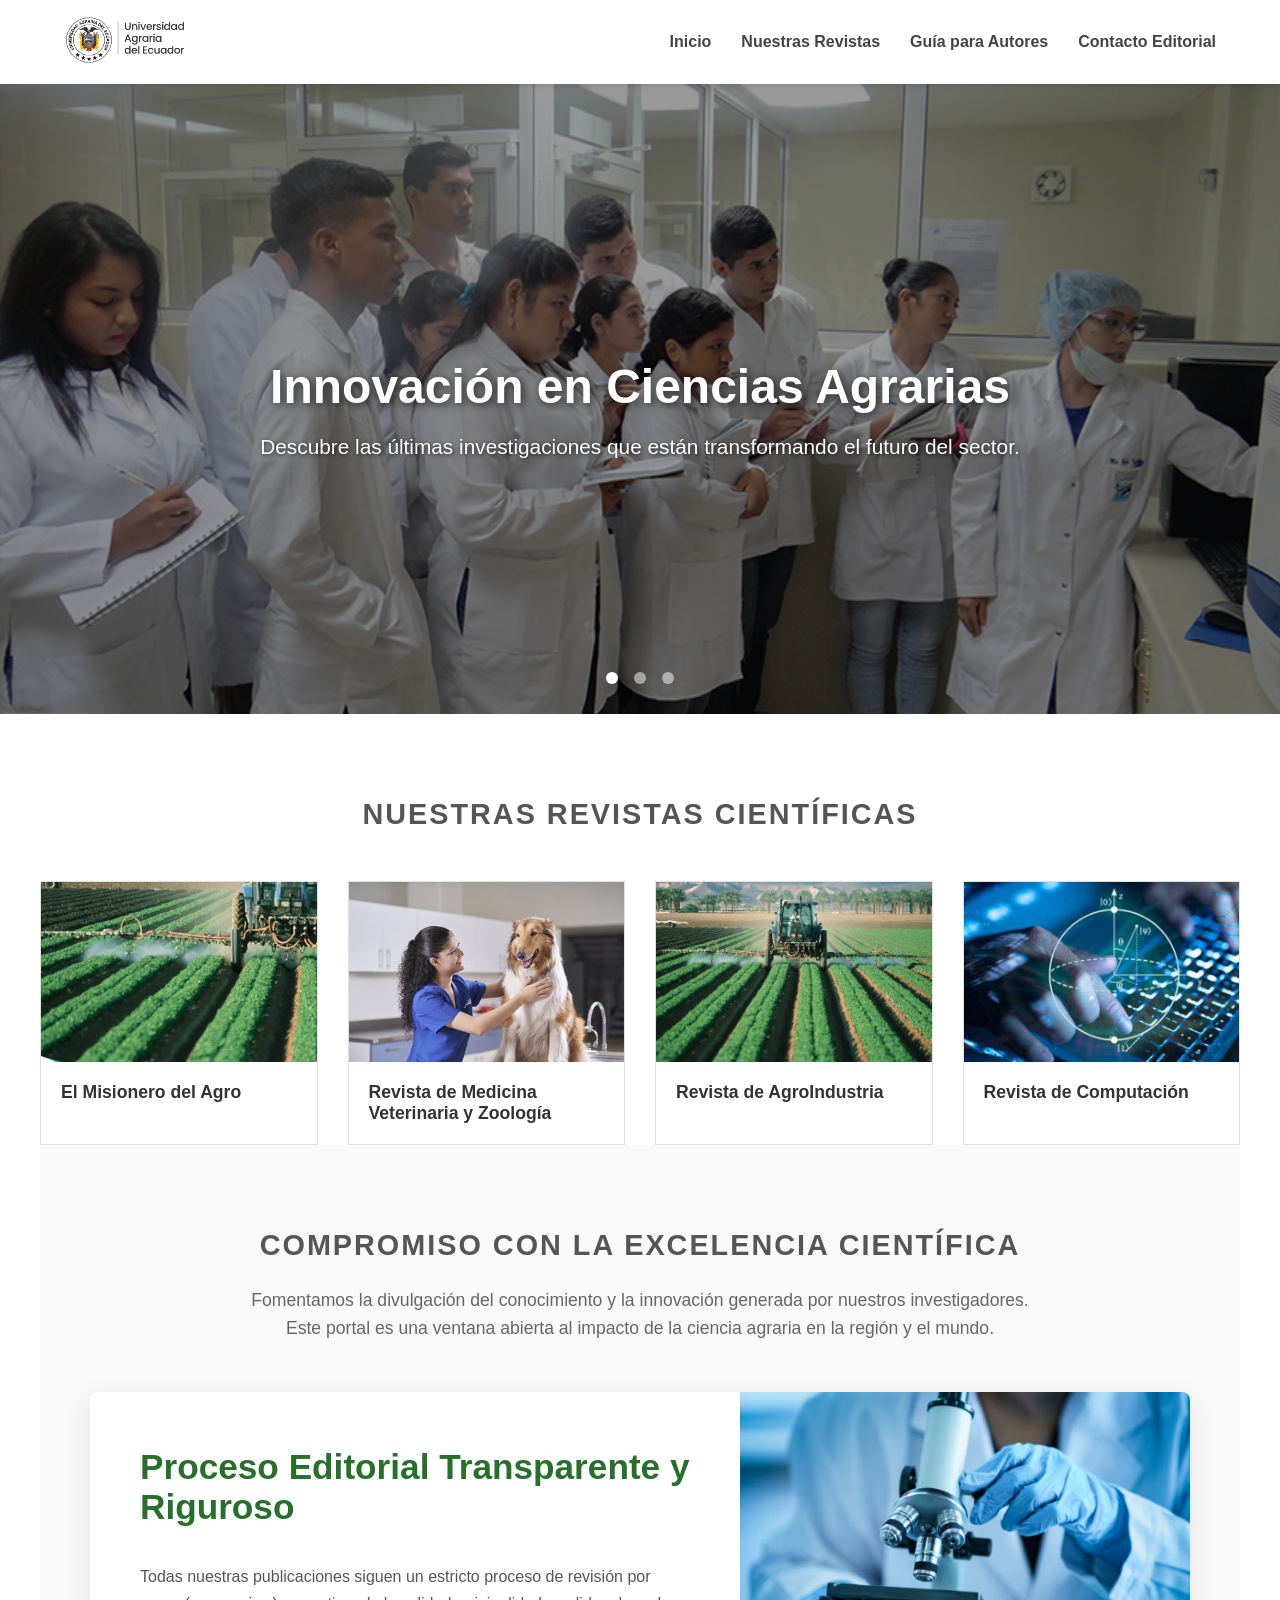
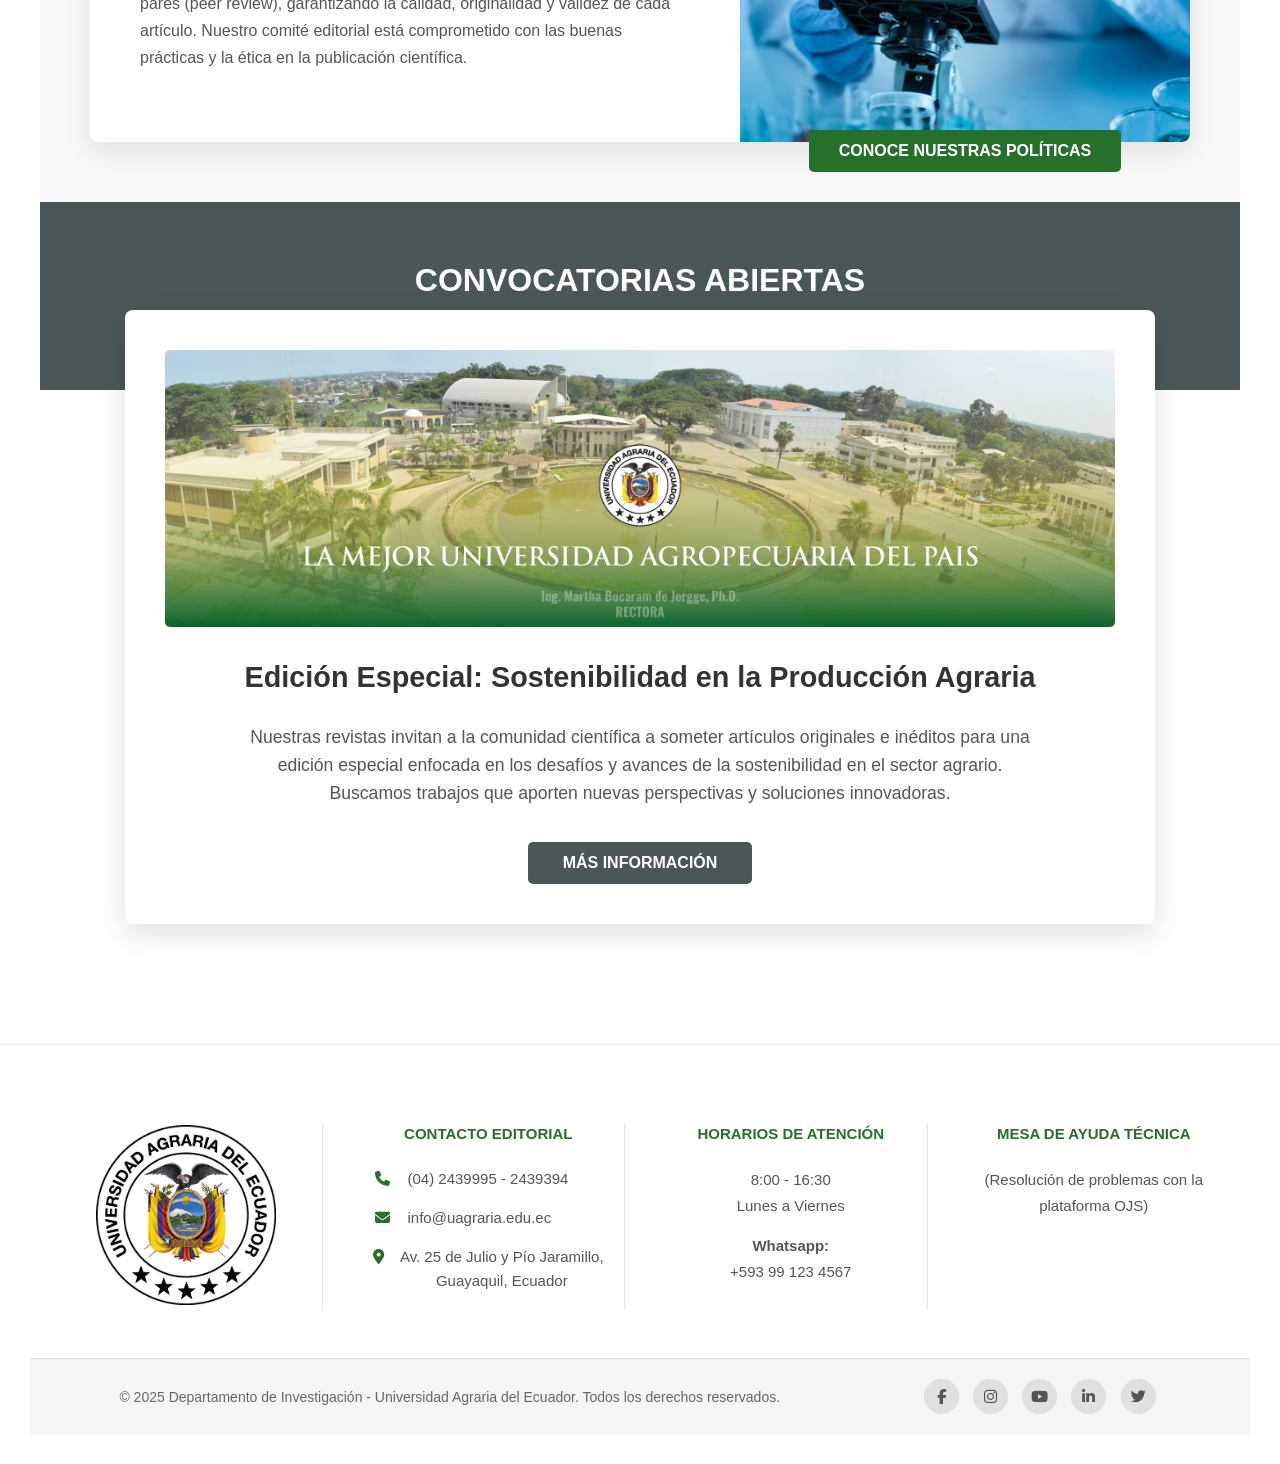
==== index.html @ bf79876d "Update index.html" ====
<!DOCTYPE html>
<html lang="es">
<head>
    <meta charset="UTF-8">
    <meta name="viewport" content="width=device-width, initial-scale=1.0">
    <title>Portal de Revistas Científicas - Universidad Agraria del Ecuador</title>
    <link rel="stylesheet" href="style.css">
    <link rel="stylesheet" href="https://cdnjs.cloudflare.com/ajax/libs/font-awesome/6.5.1/css/all.min.css">
</head>
<body>

    <!-- 1. Encabezado (Contenido ajustado) -->
    <header>
        <div class="logo-container">
            <img src="img/loguito.png" alt="Logo Universidad Agraria del Ecuador">
        </div>
        <nav>
            <ul>
                <!-- CAMBIO: Menú enfocado en publicaciones -->
                <li><a href="#">Inicio</a></li>
                <li><a href="#revistas">Nuestras Revistas</a></li>
                <li><a href="#">Guía para Autores</a></li>
                <li><a href="#">Contacto Editorial</a></li>
            </ul>
        </nav>
    </header>

    <!-- 2. Sección de Carrusel Principal (Hero) -->
    <section id="hero">
        <!-- Contenedor de todas las diapositivas -->
        <div class="slides-container">
            
            <!-- Diapositiva 1 -->
            <div class="slide active" style="background-image: url('img/Alumnos-de-la-Universidad-Agraria-en-el-área-de-Biología-molecular.png');">
                <div class="hero-text">
                    <h2>Innovación en Ciencias Agrarias</h2>
                    <p>Descubre las últimas investigaciones que están transformando el futuro del sector.</p>
                </div>
            </div>

            <!-- Diapositiva 2 -->
            <div class="slide" style="background-image: url('img/universidad_agraria281113_EC47397_MG1406000.png');">
                <div class="hero-text">
                    <h2>Publica con Nosotros</h2>
                    <p>Nuestras revistas son una plataforma de prestigio para la divulgación de tu trabajo.</p>
                </div>
            </div>

            <!-- Diapositiva 3 -->
            <div class="slide" style="background-image: url('img/admision-uae-01.png');">
                <div class="hero-text">
                    <h2>Revisión por Pares de Excelencia</h2>
                    <p>Comprometidos con la calidad y el rigor científico en cada publicación.</p>
                </div>
            </div>

        </div>

        <!-- Contenedor para los puntos de navegación -->
        <div class="dots-container">
            <span class="dot active" onclick="currentSlide(0)"></span>
            <span class="dot" onclick="currentSlide(1)"></span>
            <span class="dot" onclick="currentSlide(2)"></span>
        </div>
    </section>

    <!-- 3. Sección de Revistas -->
    <main>
        <section id="revistas">
            <h2>Nuestras Revistas Científicas</h2>
            <div class="contenedor-revistas">
                <!-- Tarjetas de revistas (sin cambios aquí) -->
                <a href="https://elmisionerodelagro.com.ec/index.php/ema" class="revista-card">
                    <img src="img/misionero.png" alt="Portada de la Revista 1">
                    <div class="card-content">
                        <h3>El Misionero del Agro</h3>
                    </div>
                </a>
                <a href="https://elmisionerodelagro.com.ec/index.php/vet/index" class="revista-card">
                    <img src="img/med.png" alt="Portada de la Revista 2">
                    <div class="card-content">
                        <h3>Revista de Medicina Veterinaria y Zoología</h3>
                    </div>
                </a>
                <a href="URL_DEL_OJS_DE_LA_REVISTA_3" class="revista-card">
                    <img src="img/agroind.png" alt="Portada de la Revista 3">
                    <div class="card-content">
                        <h3>Revista de AgroIndustria</h3>
                    </div>
                </a>
                <a href="URL_DEL_OJS_DE_LA_REVISTA_4" class="revista-card">
                    <img src="img/comput.png" alt="Portada de la Revista 4">
                    <div class="card-content">
                        <h3>Revista de Computación</h3>
                    </div>
                </a>
            </div>
        </section>

        <!-- 4. Sección Informativa (Contenido ajustado) -->
        <section id="info-adicional">
            <div class="info-introduccion">
                <!-- CAMBIO: Título y texto enfocados en investigación -->
                <h2>COMPROMISO CON LA EXCELENCIA CIENTÍFICA</h2>
                <p>Fomentamos la divulgación del conocimiento y la innovación generada por nuestros investigadores. Este portal es una ventana abierta al impacto de la ciencia agraria en la región y el mundo.</p>
            </div>

            <div class="info-card">
                <div class="info-texto">
                    <!-- CAMBIO: Contenido sobre el proceso editorial -->
                    <h3>Proceso Editorial Transparente y Riguroso</h3>
                    <p>Todas nuestras publicaciones siguen un estricto proceso de revisión por pares (peer review), garantizando la calidad, originalidad y validez de cada artículo. Nuestro comité editorial está comprometido con las buenas prácticas y la ética en la publicación científica.</p>
                </div>
                <div class="info-imagen-contenedor">
                    <!-- Es ideal una imagen de investigadores, un microscopio, o algo simbólico de la ciencia -->
                    <img src="img/istockphoto-1213724568-612x612.png" alt="Investigación en la universidad">
                    <!-- CAMBIO: Botón con un llamado a la acción relevante -->
                    <a href="#" class="info-boton">CONOCE NUESTRAS POLÍTICAS</a>
                </div>
            </div>
        </section>
        <section id="convocatorias">
            <div class="banner-convocatoria">
                <h2>Convocatorias Abiertas</h2>
                <p>Envía tu manuscrito a nuestras revistas para las próximas ediciones.</p>
            </div>

            <div class="card-convocatoria">
                <img src="img/193013238_4694724917246897_3961260218955516903_n.png" alt="Banner oferta académica">
                <h3>Edición Especial: Sostenibilidad en la Producción Agraria</h3>
                <p>Nuestras revistas invitan a la comunidad científica a someter artículos originales e inéditos para una edición especial enfocada en los desafíos y avances de la sostenibilidad en el sector agrario. Buscamos trabajos que aporten nuevas perspectivas y soluciones innovadoras.</p>
                <a href="#" class="boton-ver-mas">MÁS INFORMACIÓN</a>
            </div>
        </section>
    </main>

    <!-- 6. Pie de Página Detallado -->
<footer class="site-footer">
    <div class="footer-main">
        <div class="footer-column">
            <img src="img/Logo sin fondo.png" alt="Logo Universidad Agraria del Ecuador" class="footer-logo">
        </div>

        <div class="footer-column">
            <h4>CONTACTO EDITORIAL</h4>
            <ul>
                <li><i class="fa-solid fa-phone"></i> (04) 2439995 - 2439394</li>
                <li><i class="fa-solid fa-envelope"></i> info@uagraria.edu.ec</li>
                <li><i class="fa-solid fa-location-dot"></i>Av. 25 de Julio y Pío Jaramillo, Guayaquil, Ecuador</li>
            </ul>
        </div>

        <div class="footer-column">
            <h4>HORARIOS DE ATENCIÓN</h4>
            <p>8:00 - 16:30<br>Lunes a Viernes</p>
            <p><strong>Whatsapp:</strong><br>+593 99 123 4567</p>
        </div>

        <div class="footer-column">
            <h4>MESA DE AYUDA TÉCNICA</h4>
            <p>(Resolución de problemas con la plataforma OJS)</p>
        </div>
    </div>

    <div class="footer-bottom">
        <p class="copyright">&copy; 2025 Departamento de Investigación - Universidad Agraria del Ecuador. Todos los derechos reservados.</p>
        <div class="social-icons">
            <a href="https://www.facebook.com/uae.agraria" aria-label="Facebook"><i class="fab fa-facebook-f"></i></a>
            <a href="https://www.instagram.com/uae.agraria/?hl=es" aria-label="Instagram"><i class="fab fa-instagram"></i></a>
            <a href="#" aria-label="YouTube"><i class="fab fa-youtube"></i></a>
            <a href="#" aria-label="LinkedIn"><i class="fab fa-linkedin-in"></i></a>
            <a href="#" aria-label="X (Twitter)"><i class="fab fa-twitter"></i></a>
        </div>
    </div>
</footer>
<script src="script.js"></script>
</body>

</html>
---- style.css ----
/* --- Estilos Generales --- */
body {
    font-family: 'Segoe UI', Arial, sans-serif;
    margin: 0;
    background-color: #ffffff;
    color: #333;
}

/* --- Estilos del Encabezado --- */
header {
    display: flex;
    justify-content: space-between;
    align-items: center;
    padding: 15px 5%; /* Usa porcentaje para que sea más adaptable */
    background-color: white;
    box-shadow: 0 2px 5px rgba(0,0,0,0.1); /* Sombra sutil debajo del header */
    position: sticky; /* Fija el header al hacer scroll */
    top: 0;
    z-index: 1000;
}

.logo-container img {
    max-height: 50px;
}

nav ul {
    list-style: none;
    margin: 0;
    padding: 0;
    display: flex;
}

nav ul li {
    margin-left: 30px;
}

nav a {
    text-decoration: none;
    color: #444;
    font-weight: 600; /* Un poco más grueso */
    font-size: 16px;
    transition: color 0.3s;
}

nav a:hover {
    color: #005a2b; /* Color institucional al pasar el mouse */
}


/* --- Contenido Principal --- */
main {
    max-width: 1200px;
    margin: 40px auto; /* Centra el contenido y le da espacio arriba/abajo */
    padding: 20px;
}

#revistas h2 {
    text-align: center;
    font-size: 1.8em;
    text-transform: uppercase; /* Pone el texto en mayúsculas */
    color: #555;
    margin-bottom: 50px;
    letter-spacing: 2px; /* Espacio entre letras */
}

/* --- Contenedor y Tarjetas de Revistas --- */
.contenedor-revistas {
    display: grid;
    /* Crea 4 columnas en pantallas grandes, 2 en tablets y 1 en móviles */
    grid-template-columns: repeat(auto-fit, minmax(250px, 1fr));
    gap: 30px; /* Espacio entre las tarjetas */
}

.revista-card {
    background-color: white;
    border: 1px solid #e0e0e0;
    text-decoration: none; /* Quita el subrayado del enlace */
    color: inherit; /* Hereda el color del texto normal */
    overflow: hidden; /* Asegura que la imagen no se salga de los bordes */
    transition: box-shadow 0.3s, transform 0.3s;
}

.revista-card:hover {
    transform: translateY(-5px);
    box-shadow: 0 8px 16px rgba(0,0,0,0.1);
}

.revista-card img {
    width: 100%;
    height: 180px;
    object-fit: cover;
    display: block;
}

.revista-card .card-content {
    padding: 20px;
}

.revista-card h3 {
    margin: 0;
    font-size: 1.1em;
    font-weight: 600;
}

/* --- Estilos del Pie de Página --- */
footer {
    text-align: center;
    margin-top: 40px;
    border-top: 1px solid #eee;
    padding: 30px;
    color: #777;
    background-color: #f9f9f9;
}

/* --- 4. Estilos de la Sección Informativa Adicional --- */
#info-adicional {
    padding: 60px 20px; /* Espacio arriba y abajo */
    background-color: #f9f9f9; /* Un fondo muy sutil para diferenciarla */
}

.info-introduccion {
    text-align: center;
    max-width: 800px;
    margin: 0 auto 50px auto; /* Centra el bloque y añade espacio debajo */
}

.info-introduccion h2 {
    font-size: 1.8em;
    color: #555;
    text-transform: uppercase;
    letter-spacing: 2px;
}

.info-introduccion p {
    font-size: 1.1em;
    color: #666;
    line-height: 1.6;
}

.info-card {
    display: flex; /* ¡La clave para poner los elementos lado a lado! */
    max-width: 1100px;
    margin: 0 auto;
    background-color: white;
    box-shadow: 0 10px 30px rgba(0, 0, 0, 0.1);
    border-radius: 8px; 
}

.info-texto {
    flex-basis: 55%; /* El texto ocupa el 55% del ancho */
    padding: 50px;
    display: flex;
    flex-direction: column;
    justify-content: center; /* Centra el contenido verticalmente */
}

.info-texto h3 {
    font-size: 2.2em;
    color: #27702b; /* Un color vino/púrpura similar al del ejemplo */
    margin-top: 0;
    margin-bottom: 20px;
}

.info-texto p {
    font-size: 1em;
    line-height: 1.7;
    color: #555;
}

.info-imagen-contenedor {
    flex-basis: 45%; /* La imagen ocupa el 45% */
    text-align: center; /* Centra el botón */
}

.info-imagen-contenedor img {
    width: 100%;
    height: 100%;
    object-fit: cover; /* Asegura que la imagen cubra todo el espacio sin deformarse */
    display: block;
    border-top-right-radius: 8px;
    border-bottom-right-radius: 8px;
}

.info-boton {
    display: inline-block;
    background-color: #27702b; /* Mismo color que el título */
    color: white;
    padding: 12px 30px;
    text-decoration: none;
    font-weight: bold;
    border-radius: 5px;
    margin: -25px auto 20px; /* Margen negativo para que se superponga a la imagen */
    position: relative;
    z-index: 2;
    transition: background-color 0.3s;
}

.info-boton:hover {
    background-color: #13cc66; /* Un tono más oscuro al pasar el mouse */
}

/* --- 5. Estilos de la Sección de Convocatorias --- */
#convocatorias {
    padding-bottom: 60px;
}

.banner-convocatoria {
    background-color: #4a5759; /* Un color oscuro, sobrio. Puedes cambiarlo. */
    /* Opcional: si quieres usar una imagen de fondo sutil como en el ejemplo */
    /* background-image: linear-gradient(rgba(0,0,0,0.6), rgba(0,0,0,0.6)), url('URL_IMAGEN_FONDO_SUTIL'); */
    /* background-size: cover; */
    color: white;
    text-align: center;
    padding: 60px 20px;
}

.banner-convocatoria h2 {
    margin: 0;
    font-size: 2em;
    text-transform: uppercase;
}

.banner-convocatoria p {
    margin: 10px 0 0 0;
    font-size: 1.1em;
    opacity: 0.9;
}

.card-convocatoria {
    max-width: 950px;
    margin: -80px auto 0 auto; /* El margen superior negativo crea el efecto de superposición */
    position: relative; /* Importante para que se coloque sobre el flujo normal */
    background-color: white;
    border-radius: 8px;
    box-shadow: 0 10px 30px rgba(0, 0, 0, 0.12);
    padding: 40px;
    text-align: center;
}

.card-convocatoria img {
    max-width: 100%;
    border-radius: 5px;
    margin-bottom: 30px;
}

.card-convocatoria h3 {
    font-size: 1.8em;
    color: #333;
    margin-top: 0;
}

.card-convocatoria p {
    font-size: 1.1em;
    line-height: 1.6;
    color: #555;
    max-width: 800px;
    margin: 20px auto; /* Centra el párrafo si es más angosto que la tarjeta */
}

.boton-ver-mas {
    display: inline-block;
    background-color: #4a5759; /* Mismo color que el banner para consistencia */
    color: white;
    padding: 12px 35px;
    text-decoration: none;
    font-weight: bold;
    border-radius: 5px;
    margin-top: 15px;
    transition: background-color 0.3s;
}

.boton-ver-mas:hover {
    background-color: #333d3f; /* Tono más oscuro al pasar el mouse */
}

/* --- 6. Estilos del Pie de Página Detallado --- */
.site-footer {
    background-color: #ffffff; /* Fondo blanco para la parte principal */
    color: #555;
    font-size: 15px;
}

.footer-main {
    display: grid;
    grid-template-columns: repeat(4, 1fr); /* 4 columnas iguales */
    gap: 30px;
    max-width: 1200px;
    margin: 0 auto;
    padding: 50px 20px;
}

.footer-column {
    padding: 0 20px;
    border-right: 1px dotted #ccc; /* Línea punteada entre columnas */
}

.footer-column:last-child {
    border-right: none; /* La última columna no lleva línea */
}

.footer-logo {
    max-width: 180px;
}

.footer-column h4 {
    font-size: 1em;
    color: #27702b; /* Color vino/púrpura del ejemplo */
    text-transform: uppercase;
    margin-top: 0;
    margin-bottom: 25px;
}

.footer-column ul {
    list-style: none;
    padding: 0;
    margin: 0;
}

.footer-column ul li {
    display: flex;
    align-items: flex-start;
    margin-bottom: 15px;
    line-height: 1.6;
}

.footer-column i {
    color: #27702b; /* Color vino para los iconos */
    margin-right: 15px;
    margin-top: 4px;
    width: 20px; /* Ancho fijo para que el texto se alinee */
    text-align: center;
}

.footer-column p {
    line-height: 1.7;
}

/* --- Sub-Footer (Copyright y Redes Sociales) --- */
.footer-bottom {
    background-color: #f5f5f5; /* Fondo gris claro */
    padding: 20px;
    display: flex;
    justify-content: space-around;
    align-items: center;
    border-top: 1px solid #e0e0e0;
}

.copyright {
    color: #666;
    font-size: 14px;
    margin: 0;
}

.social-icons a {
    display: inline-flex;
    justify-content: center;
    align-items: center;
    width: 35px;
    height: 35px;
    background-color: #e0e0e0;
    border-radius: 50%; /* Círculos en lugar de cuadrados */
    color: #555;
    text-decoration: none;
    margin: 0 5px;
    transition: background-color 0.3s, color 0.3s;
}

.social-icons a:hover {
    background-color: #006837; /* Verde institucional al pasar el mouse */
    color: white;
}

/* --- Estilos del Carrusel (Hero) --- */
#hero {
    position: relative; /* Esencial para posicionar los elementos internos */
    height: 70vh; /* Altura del 70% de la ventana */
    width: 100%;
    overflow: hidden; /* Oculta cualquier cosa que se salga */
}

.slides-container {
    width: 100%;
    height: 100%;
}

.slide {
    position: absolute; /* Pone todas las diapositivas en el mismo lugar */
    top: 0;
    left: 0;
    width: 100%;
    height: 100%;
    background-size: cover;
    background-position: center;
    opacity: 0; /* Por defecto, todas las diapositivas son invisibles */
    transition: opacity 1.5s ease-in-out; /* La magia del efecto de desvanecimiento */
}

.slide.active {
    opacity: 1; /* La diapositiva activa se hace visible */
}

/* Oscurecemos un poco la imagen para que el texto sea más legible */
.slide::before {
    content: '';
    position: absolute;
    top: 0;
    left: 0;
    width: 100%;
    height: 100%;
    background-color: rgba(0, 0, 0, 0.4);
}

.hero-text {
    position: relative; /* Para que se ponga encima de la capa oscura */
    color: white;
    text-align: center;
    top: 50%;
    left: 50%;
    transform: translate(-50%, -50%);
    max-width: 800px;
    padding: 20px;
}

.hero-text h2 {
    font-size: 3em;
    margin-bottom: 15px;
    text-shadow: 2px 2px 8px rgba(0,0,0,0.7);
}

.hero-text p {
    font-size: 1.3em;
    text-shadow: 1px 1px 4px rgba(0,0,0,0.7);
}

.dots-container {
    position: absolute;
    bottom: 30px;
    left: 50%;
    transform: translateX(-50%);
    display: flex;
}

.dot {
    height: 12px;
    width: 12px;
    margin: 0 8px;
    background-color: rgba(255, 255, 255, 0.5);
    border-radius: 50%;
    cursor: pointer;
    transition: background-color 0.3s ease;
}

.dot.active, .dot:hover {
    background-color: white;
}
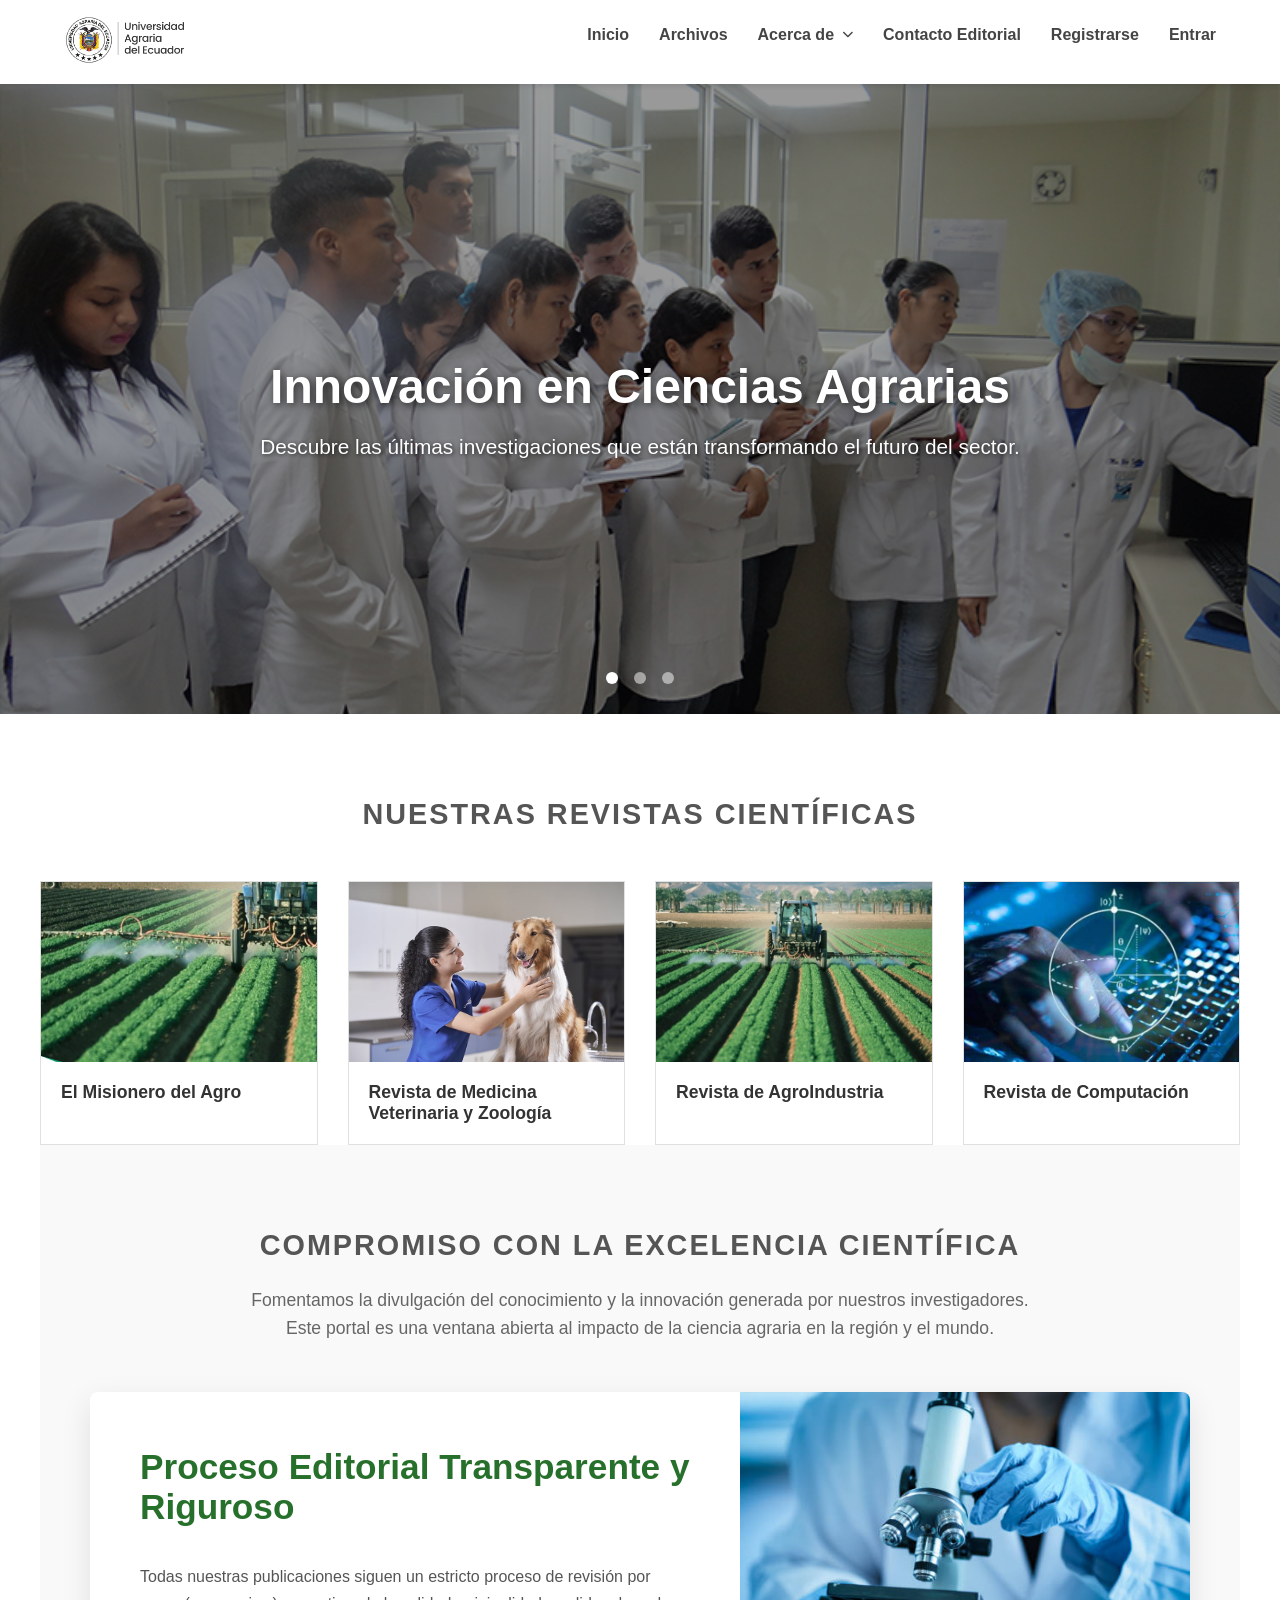
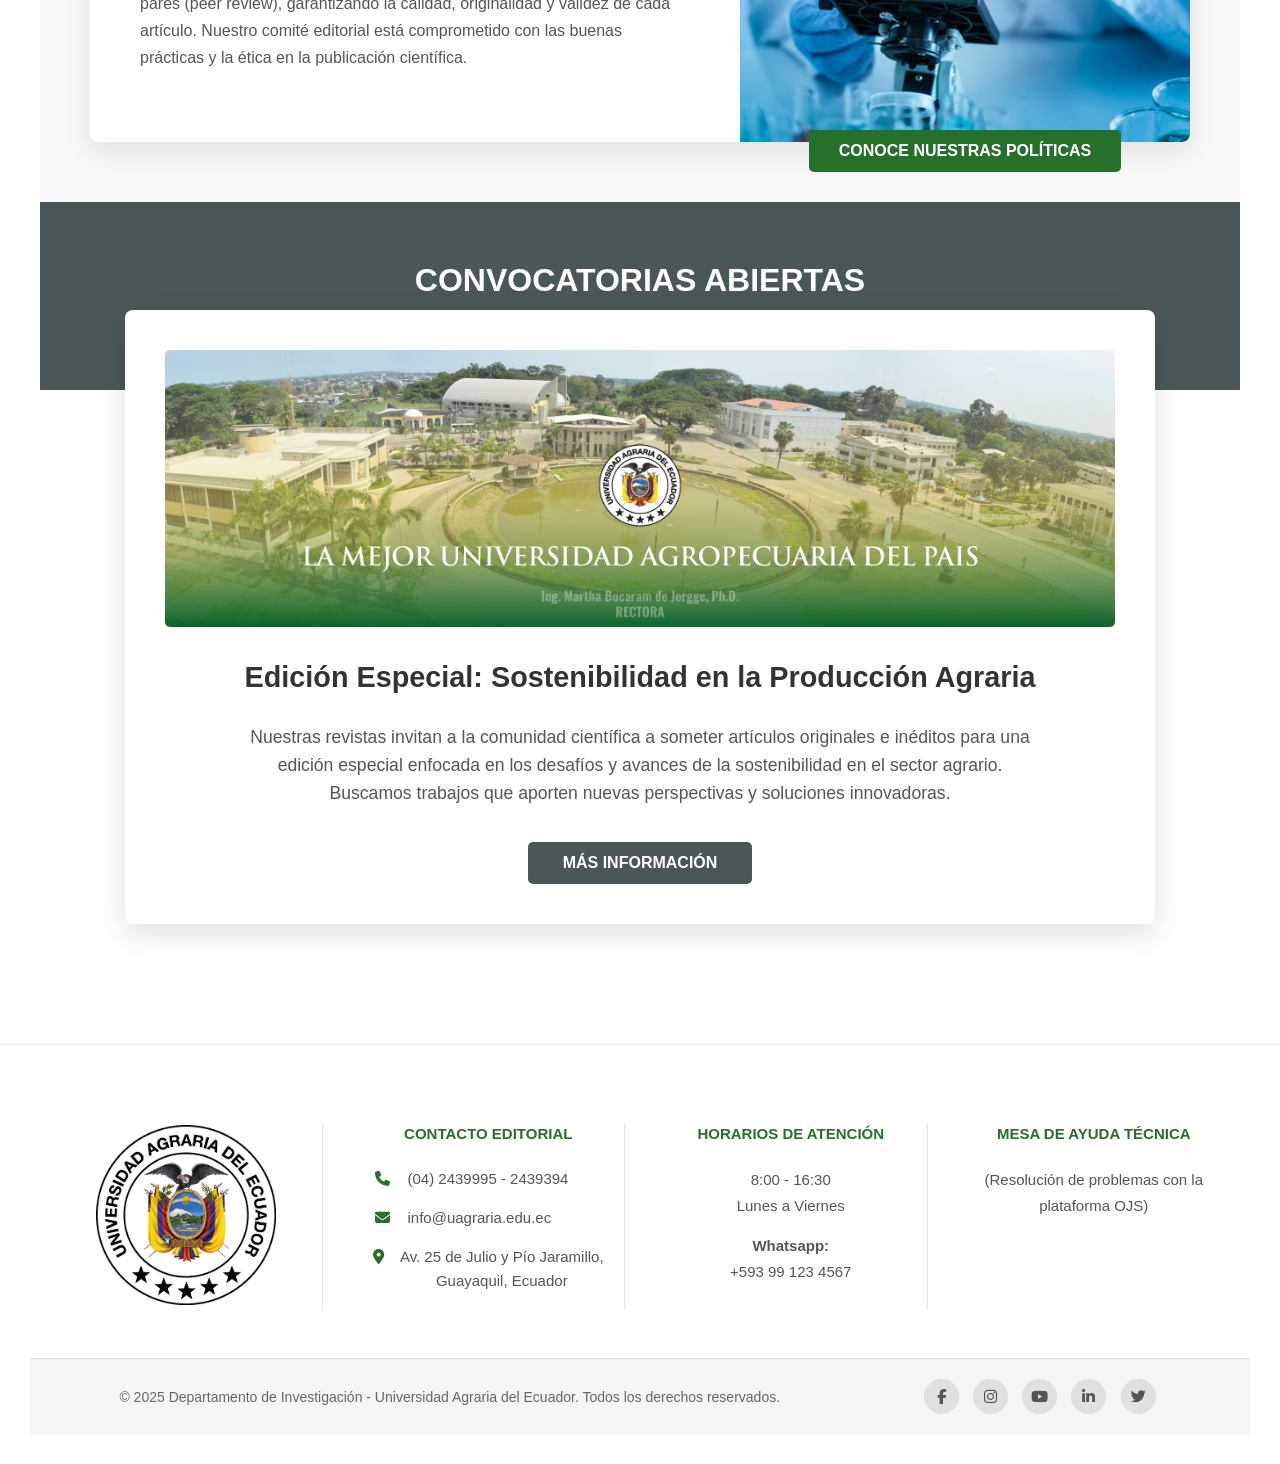
==== commit ff35ceb9: "Add files via upload" ====
--- a/index.html
+++ b/index.html
@@ -12,15 +12,32 @@
     <!-- 1. Encabezado (Contenido ajustado) -->
     <header>
         <div class="logo-container">
-            <img src="img/loguito.png" alt="Logo Universidad Agraria del Ecuador">
+            <img src="/img/xLOGO-UAE-2025-02.png.pagespeed.ic.v8zlbuB7c5.png" alt="Logo Universidad Agraria del Ecuador">
         </div>
         <nav>
             <ul>
-                <!-- CAMBIO: Menú enfocado en publicaciones -->
                 <li><a href="#">Inicio</a></li>
-                <li><a href="#revistas">Nuestras Revistas</a></li>
-                <li><a href="#">Guía para Autores</a></li>
-                <li><a href="#">Contacto Editorial</a></li>
+                <li><a href="https://elmisionerodelagro.com.ec/index.php/ema/issue/archive">Archivos</a></li>
+
+                <!-- Menú Desplegable "Acerca de" -->
+                <li class="dropdown">
+                    <a href="#" class="dropbtn">Acerca de <i class="fa-solid fa-chevron-down"></i></a>
+                    <div class="dropdown-content">
+                        <a href="https://elmisionerodelagro.com.ec/index.php/ema/about">Sobre la revista</a>
+                        <a href="https://elmisionerodelagro.com.ec/index.php/ema/about/editorialTeam">Comité Editorial</a>
+                        <a href="https://elmisionerodelagro.com.ec/index.php/ema/about/submissions">Guía para Autores</a>
+                        <a href="https://elmisionerodelagro.com.ec/index.php/ema/evaluacion-editorial">Proceso de Evaluación Editorial</a>
+                        <a href="https://elmisionerodelagro.com.ec/index.php/ema/normas-eticas">Normas éticas</a>
+                        <a href="https://elmisionerodelagro.com.ec/index.php/ema/preservacion-digital">Política de preservación digital</a>
+                        <a href="https://elmisionerodelagro.com.ec/index.php/ema/interoperabilidad-accesibilidad">Interoperabilidad y accesibilidad</a>
+                        <a href="https://elmisionerodelagro.com.ec/index.php/ema/about/privacy">Declaración de privacidad</a>
+                    </div>
+                </li>
+                <!-- Fin del Menú Desplegable -->
+                
+                <li><a href="https://elmisionerodelagro.com.ec/index.php/ema/about/contact">Contacto Editorial</a></li>
+                <li><a href="https://elmisionerodelagro.com.ec/index.php/ema/user/register">Registrarse</a></li>
+                <li><a href="https://elmisionerodelagro.com.ec/index.php/ema/login">Entrar</a></li>
             </ul>
         </nav>
     </header>
@@ -175,6 +192,4 @@
 </footer>
 <script src="script.js"></script>
 </body>
-
-</html>
-
+</html>
--- a/style.css
+++ b/style.css
@@ -452,4 +452,56 @@
 
 .dot.active, .dot:hover {
     background-color: white;
+}
+
+/* --- Estilos para el Menú Desplegable --- */
+
+/* Contenedor principal del dropdown */
+.dropdown {
+    position: relative; /* Crea el contexto para posicionar el menú hijo */
+    display: inline-block;
+    padding-bottom: 15px;
+}
+
+/* Estilo del botón principal del dropdown */
+.dropbtn {
+    display: flex;
+    align-items: center;
+}
+
+/* Pequeño icono de flecha */
+.dropbtn .fa-chevron-down {
+    font-size: 0.7em;
+    margin-left: 8px;
+}
+
+/* El contenido del dropdown (oculto por defecto) */
+.dropdown-content {
+    display: none;
+    position: absolute; /* Lo saca del flujo normal y lo posiciona relativo al .dropdown */
+    background-color: #f9f9f9;
+    min-width: 220px; /* Ancho mínimo del desplegable */
+    box-shadow: 0px 8px 16px 0px rgba(0,0,0,0.2);
+    z-index: 1;
+    border-radius: 5px;
+    overflow: hidden; /* Para que los enlaces respeten el borde redondeado */
+}
+
+/* Estilos para los enlaces dentro del dropdown */
+.dropdown-content a {
+    color: black;
+    padding: 12px 16px;
+    text-decoration: none;
+    display: block; /* Hace que toda el área sea clickeable */
+    text-align: left;
+}
+
+/* Cambia el color de los enlaces del dropdown al pasar el mouse */
+.dropdown-content a:hover {
+    background-color: #f1f1f1;
+}
+
+/* LA MAGIA: Muestra el menú desplegable cuando se hace hover en el contenedor .dropdown */
+.dropdown:hover .dropdown-content {
+    display: block;
 }
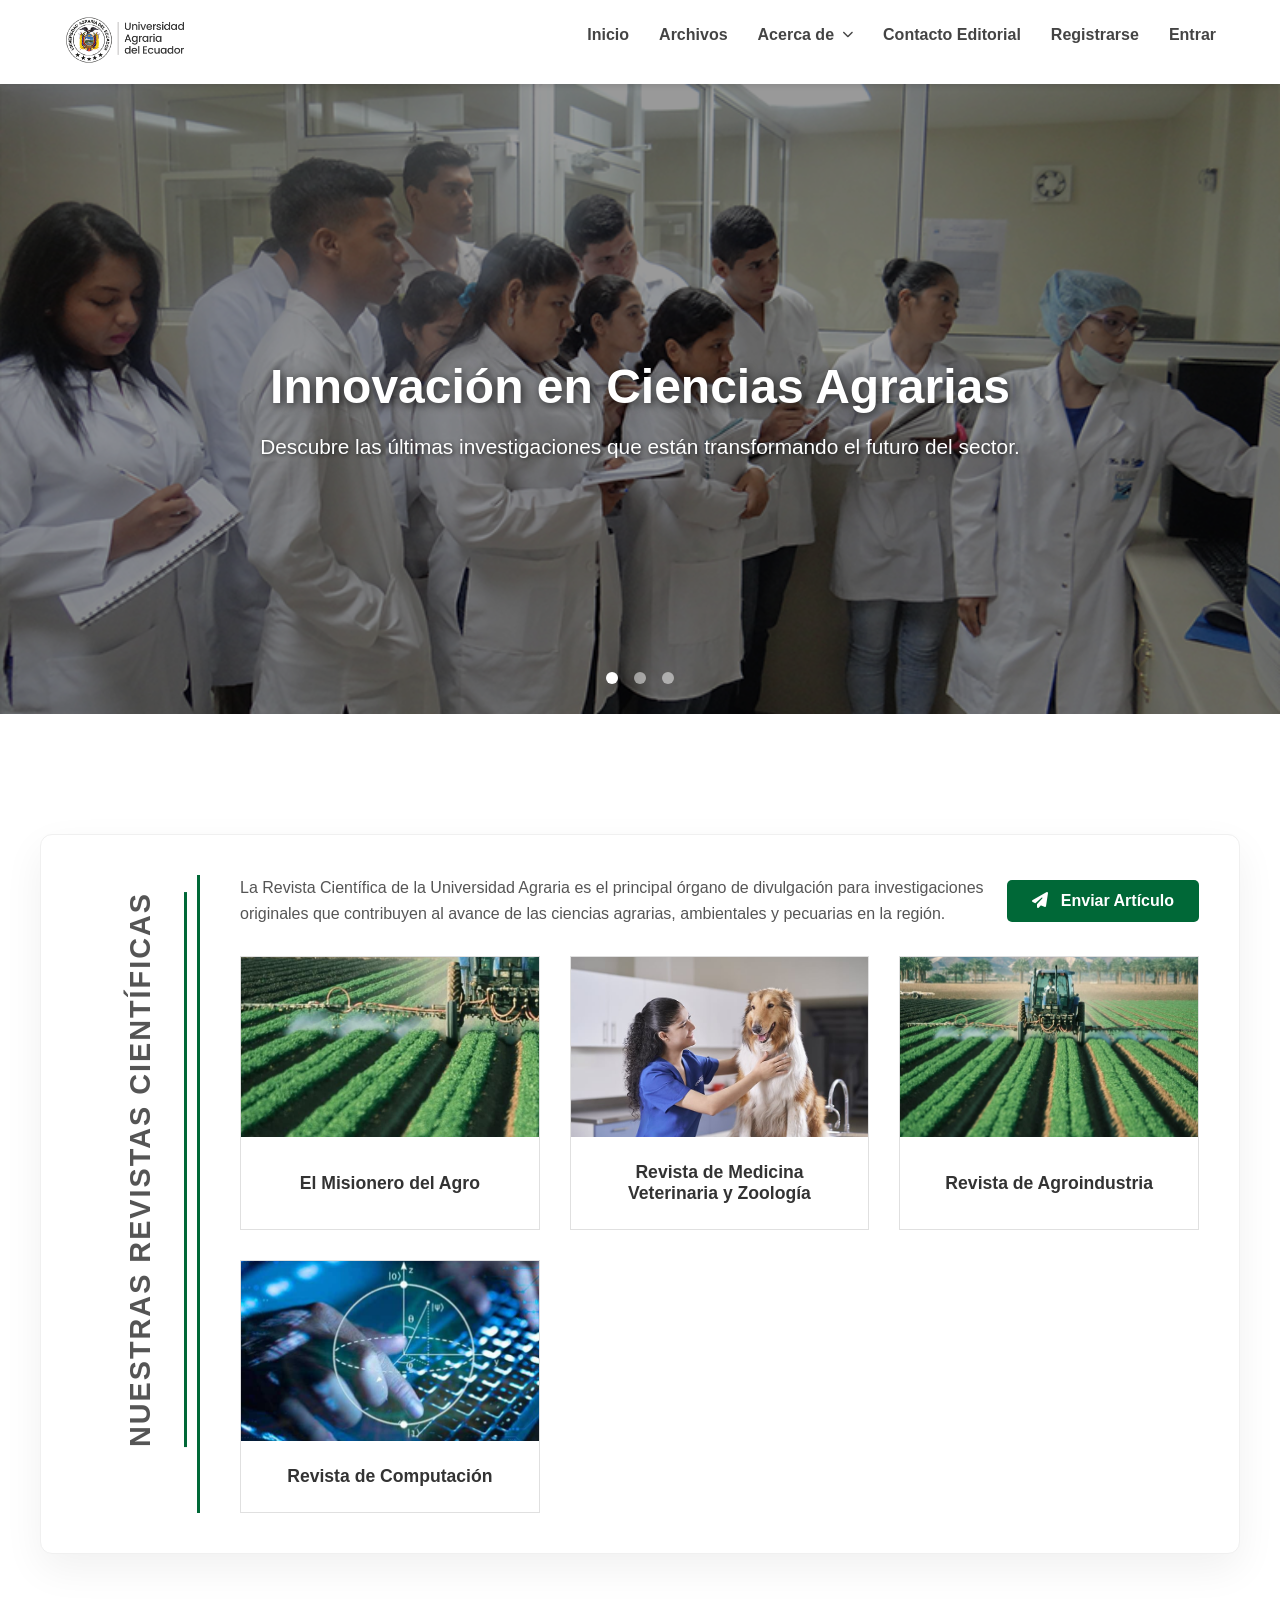
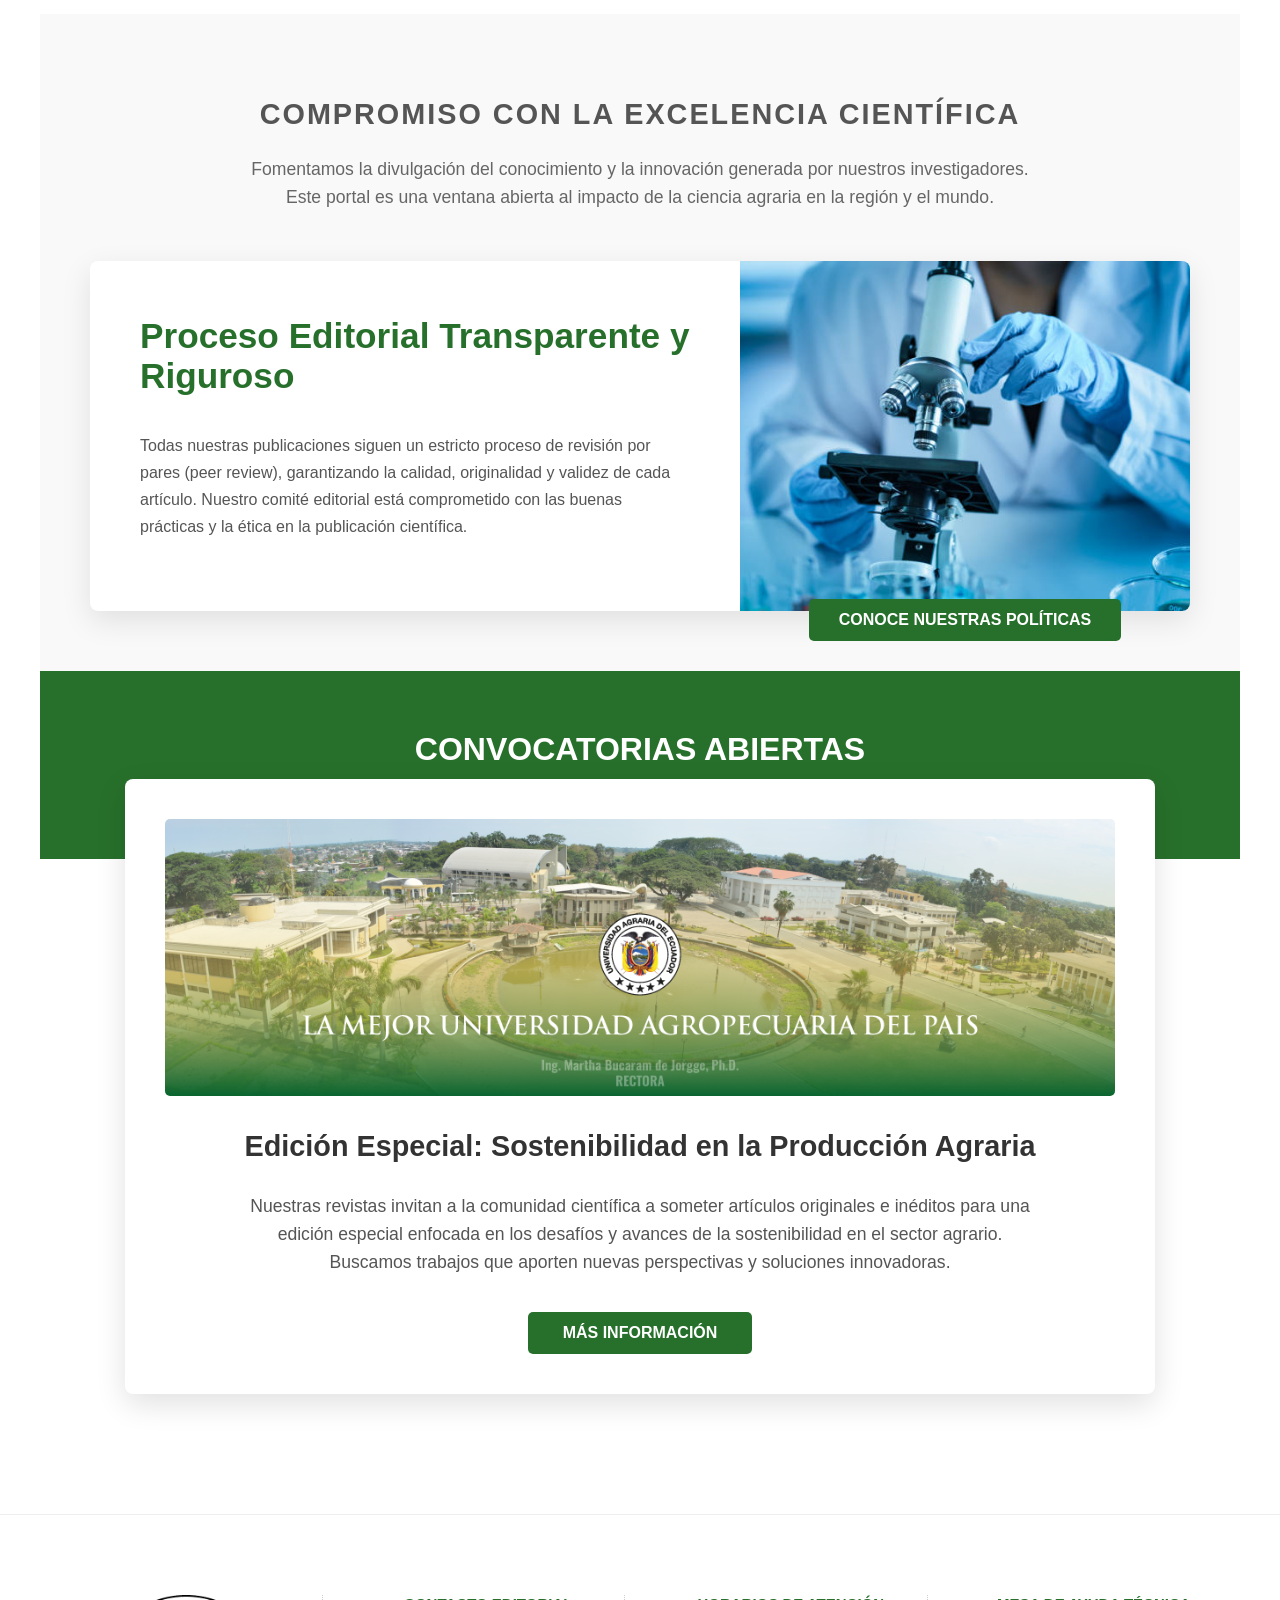
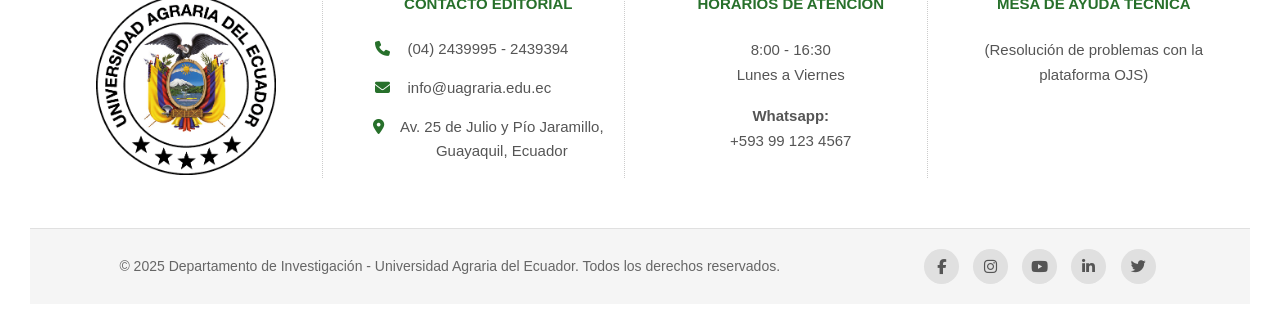
==== commit 7df7dd48: "Add files via upload" ====
--- a/index.html
+++ b/index.html
@@ -12,7 +12,7 @@
     <!-- 1. Encabezado (Contenido ajustado) -->
     <header>
         <div class="logo-container">
-            <img src="/img/xLOGO-UAE-2025-02.png.pagespeed.ic.v8zlbuB7c5.png" alt="Logo Universidad Agraria del Ecuador">
+            <img src="/img/loguito.png" alt="Logo Universidad Agraria del Ecuador">
         </div>
         <nav>
             <ul>
@@ -84,34 +84,80 @@
     <!-- 3. Sección de Revistas -->
     <main>
         <section id="revistas">
-            <h2>Nuestras Revistas Científicas</h2>
+        <div class="revistas-layout-container">
+        
+        <!-- COLUMNA IZQUIERDA: Título Fijo -->
+        <div class="columna-izquierda-fija">
+            <h2>NUESTRAS REVISTAS CIENTÍFICAS</h2>
+        </div>
+
+        <!-- COLUMNA DERECHA: Contenido Dinámico -->
+        <div class="columna-derecha-contenido">
+            
+            <div class="contenido-derecha-header">
+                <p>La Revista Científica de la Universidad Agraria es el principal órgano de divulgación para investigaciones originales que contribuyen al avance de las ciencias agrarias, ambientales y pecuarias en la región.</p>
+                <a href="https://elmisionerodelagro.com.ec/index.php/ema/about/submissions" class="boton-enviar-articulo">
+                    <i class="fa-solid fa-paper-plane"></i> Enviar Artículo
+                </a>
+            </div>
+
             <div class="contenedor-revistas">
-                <!-- Tarjetas de revistas (sin cambios aquí) -->
-                <a href="https://elmisionerodelagro.com.ec/index.php/ema" class="revista-card">
-                    <img src="img/misionero.png" alt="Portada de la Revista 1">
+                
+                <!-- Tarjeta 1 -->
+                <a href="https://elmisionerodelagro.com.ec/index.php/ema/index" class="revista-card">
+                    <div class="card-imagen-contenedor">
+                        <img src="img/misionero.png" alt="Portada de la Revista 1">
+                        <div class="card-overlay">
+                            <i class="fa-solid fa-link"></i>
+                        </div>
+                    </div>
                     <div class="card-content">
                         <h3>El Misionero del Agro</h3>
                     </div>
-                </a>
+                </a> <!-- <-- ¡AQUÍ CIERRA LA TARJETA 1! -->
+
+                <!-- Tarjeta 2 -->
                 <a href="https://elmisionerodelagro.com.ec/index.php/vet/index" class="revista-card">
-                    <img src="img/med.png" alt="Portada de la Revista 2">
+                    <div class="card-imagen-contenedor">
+                        <img src="img/med.png" alt="Portada de la Revista 2">
+                        <div class="card-overlay">
+                            <i class="fa-solid fa-link"></i>
+                        </div>
+                    </div>
                     <div class="card-content">
                         <h3>Revista de Medicina Veterinaria y Zoología</h3>
                     </div>
-                </a>
+                </a> <!-- <-- ¡AQUÍ CIERRA LA TARJETA 2! -->
+
+                <!-- Tarjeta 3 -->
                 <a href="URL_DEL_OJS_DE_LA_REVISTA_3" class="revista-card">
-                    <img src="img/agroind.png" alt="Portada de la Revista 3">
-                    <div class="card-content">
-                        <h3>Revista de AgroIndustria</h3>
-                    </div>
-                </a>
+                    <div class="card-imagen-contenedor">
+                        <img src="img/agroind.png" alt="Portada de la Revista 3">
+                        <div class="card-overlay">
+                            <i class="fa-solid fa-link"></i>
+                        </div>
+                    </div>
+                    <div class="card-content">
+                        <h3>Revista de Agroindustria</h3>
+                    </div>
+                </a> <!-- <-- ¡AQUÍ CIERRA LA TARJETA 3! -->
+
+                <!-- Tarjeta 4 -->
                 <a href="URL_DEL_OJS_DE_LA_REVISTA_4" class="revista-card">
-                    <img src="img/comput.png" alt="Portada de la Revista 4">
+                    <div class="card-imagen-contenedor">
+                        <img src="img/comput.png" alt="Portada de la Revista 4">
+                        <div class="card-overlay">
+                            <i class="fa-solid fa-link"></i>
+                        </div>
+                    </div>
                     <div class="card-content">
                         <h3>Revista de Computación</h3>
                     </div>
-                </a>
-            </div>
+                </a> <!-- <-- ¡AQUÍ CIERRA LA TARJETA 4! -->
+
+            </div>
+        </div>
+    </div>
         </section>
 
         <!-- 4. Sección Informativa (Contenido ajustado) -->
@@ -132,7 +178,7 @@
                     <!-- Es ideal una imagen de investigadores, un microscopio, o algo simbólico de la ciencia -->
                     <img src="img/istockphoto-1213724568-612x612.png" alt="Investigación en la universidad">
                     <!-- CAMBIO: Botón con un llamado a la acción relevante -->
-                    <a href="#" class="info-boton">CONOCE NUESTRAS POLÍTICAS</a>
+                    <a href="https://elmisionerodelagro.com.ec/index.php/ema/evaluacion-editorial" class="info-boton">CONOCE NUESTRAS POLÍTICAS</a>
                 </div>
             </div>
         </section>
--- a/style.css
+++ b/style.css
@@ -74,15 +74,16 @@
 .revista-card {
     background-color: white;
     border: 1px solid #e0e0e0;
-    text-decoration: none; /* Quita el subrayado del enlace */
-    color: inherit; /* Hereda el color del texto normal */
-    overflow: hidden; /* Asegura que la imagen no se salga de los bordes */
-    transition: box-shadow 0.3s, transform 0.3s;
+    text-decoration: none;
+    color: inherit;
+    transition: box-shadow 0.3s;
+    display: flex;
+    flex-direction: column; /* Apila la imagen y el contenido verticalmente */
 }
 
 .revista-card:hover {
-    transform: translateY(-5px);
     box-shadow: 0 8px 16px rgba(0,0,0,0.1);
+    /* Quitamos el efecto de elevación para un look más plano */
 }
 
 .revista-card img {
@@ -90,10 +91,16 @@
     height: 180px;
     object-fit: cover;
     display: block;
+    /* Quitamos el borde redondeado de la imagen */
 }
 
 .revista-card .card-content {
-    padding: 20px;
+    padding: 25px 20px;
+    text-align: center; /* Centramos el texto */
+    flex-grow: 1; /* Permite que todas las tarjetas tengan la misma altura */
+    display: flex;
+    flex-direction: column;
+    justify-content: center;
 }
 
 .revista-card h3 {
@@ -205,7 +212,7 @@
 }
 
 .banner-convocatoria {
-    background-color: #4a5759; /* Un color oscuro, sobrio. Puedes cambiarlo. */
+    background-color: #27702b; /* Un color oscuro, sobrio. Puedes cambiarlo. */
     /* Opcional: si quieres usar una imagen de fondo sutil como en el ejemplo */
     /* background-image: linear-gradient(rgba(0,0,0,0.6), rgba(0,0,0,0.6)), url('URL_IMAGEN_FONDO_SUTIL'); */
     /* background-size: cover; */
@@ -259,7 +266,7 @@
 
 .boton-ver-mas {
     display: inline-block;
-    background-color: #4a5759; /* Mismo color que el banner para consistencia */
+    background-color: #27702b; /* Mismo color que el banner para consistencia */
     color: white;
     padding: 12px 35px;
     text-decoration: none;
@@ -270,7 +277,7 @@
 }
 
 .boton-ver-mas:hover {
-    background-color: #333d3f; /* Tono más oscuro al pasar el mouse */
+    background-color: #2fa124; /* Tono más oscuro al pasar el mouse */
 }
 
 /* --- 6. Estilos del Pie de Página Detallado --- */
@@ -366,7 +373,7 @@
 }
 
 .social-icons a:hover {
-    background-color: #006837; /* Verde institucional al pasar el mouse */
+    background-color: #13cc66; /* Verde institucional al pasar el mouse */
     color: white;
 }
 
@@ -504,4 +511,258 @@
 /* LA MAGIA: Muestra el menú desplegable cuando se hace hover en el contenedor .dropdown */
 .dropdown:hover .dropdown-content {
     display: block;
+}
+
+/* --- Estilos para la cabecera de la sección de Revistas --- */
+
+/* Ajustes para el título y texto dentro de la cabecera */
+
+/* Estilo del nuevo botón */
+.boton-enviar-articulo {
+    display: inline-block;
+    background-color: #006837; /* Verde institucional */
+    color: white;
+    padding: 12px 25px;
+    border-radius: 5px;
+    text-decoration: none;
+    font-weight: bold;
+    font-size: 1em;
+    transition: background-color 0.3s, transform 0.3s;
+}
+
+.boton-enviar-articulo:hover {
+    background-color: #1fad5f; /* Un verde más oscuro */
+    transform: translateY(-2px); /* Un leve efecto de elevación */
+}
+
+.boton-enviar-articulo i {
+    margin-right: 8px; /* Espacio entre el icono y el texto */
+}
+
+/* --- Estilos para la sección de Revistas (Diseño 2 columnas) --- */
+#revistas {
+    max-width: 1200px;
+    margin: 60px auto;
+    padding: 40px;
+    background-color: #ffffff;
+    border-radius: 12px;
+    border: 1px solid #f0f0f0;
+    box-shadow: 0 15px 40px rgba(0, 0, 0, 0.06);
+}
+
+.revistas-layout-container {
+   display: flex; /* La clave: pone sus dos hijos uno al lado del otro */
+    gap: 40px;
+}
+
+/* Columna Izquierda */
+.columna-izquierda-fija {
+    flex: 0 0 50px;
+    display: flex;
+    justify-content: center;
+    align-items: center;
+    position: relative;
+}
+
+.columna-izquierda-fija h2 {
+    writing-mode: vertical-lr;
+    text-orientation: mixed;
+    font-size: 2.2em;
+    text-transform: uppercase;
+    color: #444;
+    letter-spacing: 6px;
+    margin: 0;
+    padding-left: 10px; /* Espacio para la línea */
+}
+
+/* Columna Derecha */
+.columna-derecha-contenido {
+    flex: 1; /* Ocupa todo el espacio restante */
+    display: flex;
+    flex-direction: column; /* Apila el header y las tarjetas verticalmente */
+}
+
+.contenido-derecha-header {
+    display: flex;
+    justify-content: space-between;
+    align-items: center;
+    gap: 20px;
+    margin-bottom: 30px;
+}
+
+.contenido-derecha-header p {
+    margin: 0;
+    line-height: 1.6;
+    color: #555;
+    flex: 1; /* Permite que el texto ocupe el espacio disponible */
+}
+
+/* El estilo del botón .boton-enviar-articulo que ya tenías debería funcionar bien aquí */
+/* Las reglas para .contenedor-revistas y .revista-card también se mantienen igual */
+
+/* --- MEJORA 1: Animación para el título de la sección de revistas --- */
+
+.columna-izquierda-fija h2 {
+    writing-mode: vertical-rl; /* Usamos rl, es un estándar más común */
+    text-orientation: mixed;
+    
+    /* ¡AÑADIMOS LA ROTACIÓN DE 180 GRADOS! */
+    transform: rotate(180deg);
+
+    font-size: 2.2em;
+    text-transform: uppercase;
+    color: #444;
+    letter-spacing: 6px;
+    margin: 0;
+    padding-right: 10px; /* Cambiamos el padding a la derecha */
+}
+
+/* --- MEJORA 2: Estilos para tarjetas de revista interactivas --- */
+
+/* Reemplaza la regla .revista-card img con esto */
+.revista-card .card-imagen-contenedor {
+    position: relative;
+    overflow: hidden; /* ¡Muy importante! Recorta la imagen cuando hace zoom */
+}
+
+.revista-card img {
+    width: 100%;
+    height: 180px;
+    object-fit: cover;
+    display: block;
+    transition: transform 0.4s ease; /* Transición suave para el zoom */
+}
+
+/* El efecto de zoom en la imagen al pasar el mouse por la tarjeta */
+.revista-card:hover img {
+    transform: scale(1.1); /* Agranda la imagen un 10% */
+}
+
+/* La capa semitransparente (inicialmente invisible) */
+.card-overlay {
+    position: absolute;
+    top: 0;
+    left: 0;
+    width: 100%;
+    height: 100%;
+    background-color: rgba(0, 104, 55, 0.7); /* Verde institucional semitransparente */
+    opacity: 0; /* Oculto por defecto */
+    transition: opacity 0.4s ease;
+    display: flex;
+    justify-content: center;
+    align-items: center;
+}
+
+/* El ícono dentro de la capa (también invisible) */
+.card-overlay i {
+    color: white;
+    font-size: 2em;
+    transform: scale(0.8);
+    transition: transform 0.4s ease;
+}
+
+/* Hacemos visible la capa y el ícono al pasar el mouse */
+.revista-card:hover .card-overlay {
+    opacity: 1;
+}
+
+.revista-card:hover .card-overlay i {
+    transform: scale(1); /* El ícono crece un poco */
+}
+
+/* Hacemos que el título cambie de color */
+.revista-card h3 {
+    transition: color 0.3s ease;
+}
+
+.revista-card:hover h3 {
+    color: #006837; /* Verde institucional */
+}
+
+/* --- MEJORA: Título Vertical y Sección Enmarcada --- */
+
+/* Reemplaza tu regla .columna-izquierda-fija con esta */
+.columna-izquierda-fija {
+    flex: 0 0 50px;
+    display: flex;
+    justify-content: center;
+    align-items: center;
+    position: relative;
+}
+
+/* Reemplaza tu regla .columna-izquierda-fija h2 con esta */
+.columna-izquierda-fija h2 {
+    writing-mode: vertical-rl; /* Usamos rl, es un estándar más común */
+    text-orientation: mixed;
+    
+    /* ¡AÑADIMOS LA ROTACIÓN DE 180 GRADOS! */
+    transform: rotate(180deg);
+
+    font-size: 2.2em;
+    text-transform: uppercase;
+    color: #444;
+    letter-spacing: 6px;
+    margin: 0;
+    padding-right: 10px; /* Cambiamos el padding a la derecha */
+}
+
+/* La línea vertical animada */
+.columna-izquierda-fija h2::before {
+    content: '';
+    position: absolute;
+    left: -20px; /* Posición a la izquierda del texto */
+    top: 0;
+    width: 3px;
+    height: 100%;
+    background-color: #006837; /* Verde institucional */
+    transform-origin: top; /* La animación empieza desde arriba */
+    animation: draw-vertical-line 2s ease-out forwards;
+}
+
+@keyframes draw-vertical-line {
+    from { transform: scaleY(0); }
+    to { transform: scaleY(1); }
+}
+
+.columna-izquierda-fija::before {
+    content: '';
+    position: absolute;
+    right: 0; /* La posicionamos a la derecha del contenedor */
+    top: 0;
+    width: 3px;
+    height: 100%;
+    background-color: #006837;
+    transform-origin: top;
+    animation: draw-vertical-line 2s ease-out forwards;
+}
+
+/* --- MEJORA: Animación de Texto para el Carrusel --- */
+
+/* 1. Definimos el estado inicial del texto ANTES de la animación.
+   Estará ligeramente desplazado hacia abajo y será invisible. */
+.hero-text h2, .hero-text p {
+    opacity: 0;
+    transform: translateY(30px);
+}
+
+/* 2. Definimos la animación con @keyframes.
+   La hemos llamado "fadeInUp". */
+@keyframes fadeInUp {
+    to {
+        opacity: 1;
+        transform: translateY(0);
+    }
+}
+
+/* 3. Aplicamos la animación al texto SOLO cuando la diapositiva tiene la clase "active". */
+
+/* El H2 se animará primero */
+.slide.active .hero-text h2 {
+    /* animación: nombre duración función-de-tiempo retardo modo-de-relleno */
+    animation: fadeInUp 0.8s ease-out 0.5s forwards;
+}
+
+/* El P se animará un poco después para el efecto escalonado */
+.slide.active .hero-text p {
+    animation: fadeInUp 0.8s ease-out 0.8s forwards;
 }
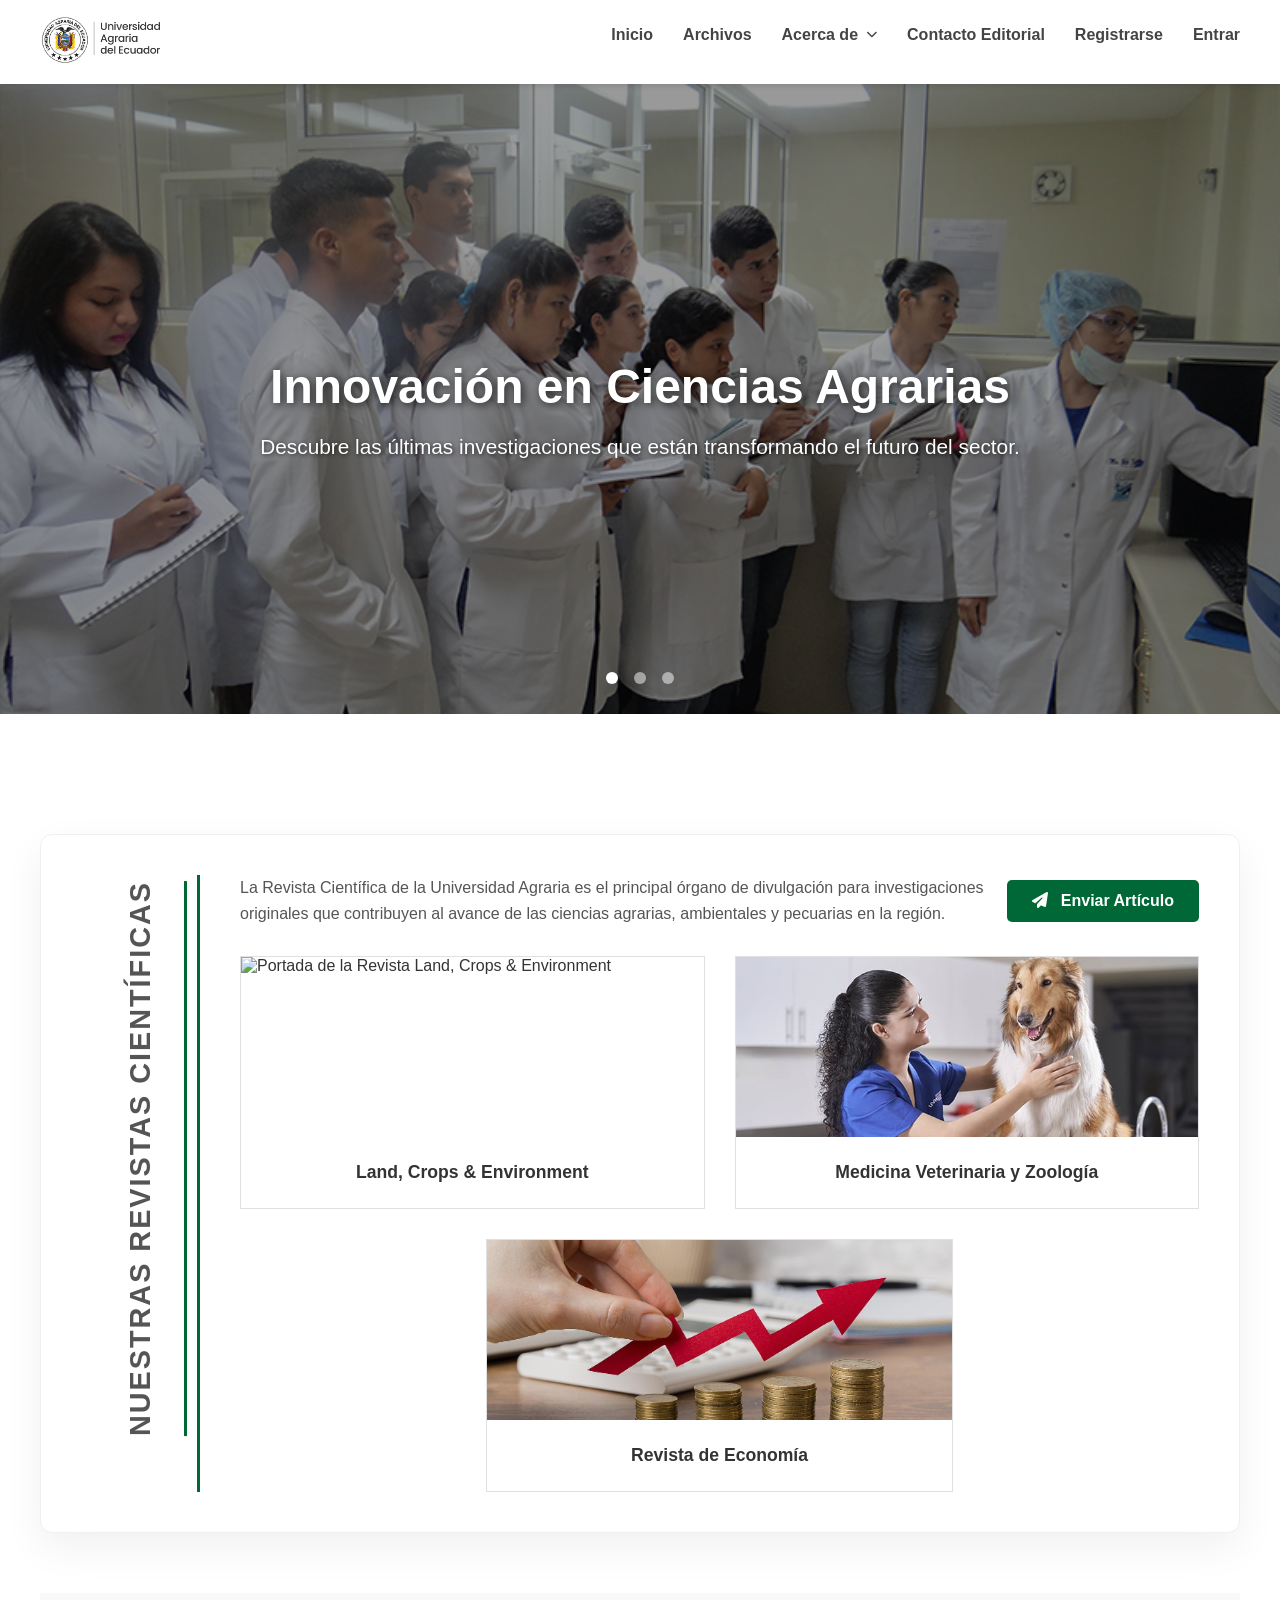
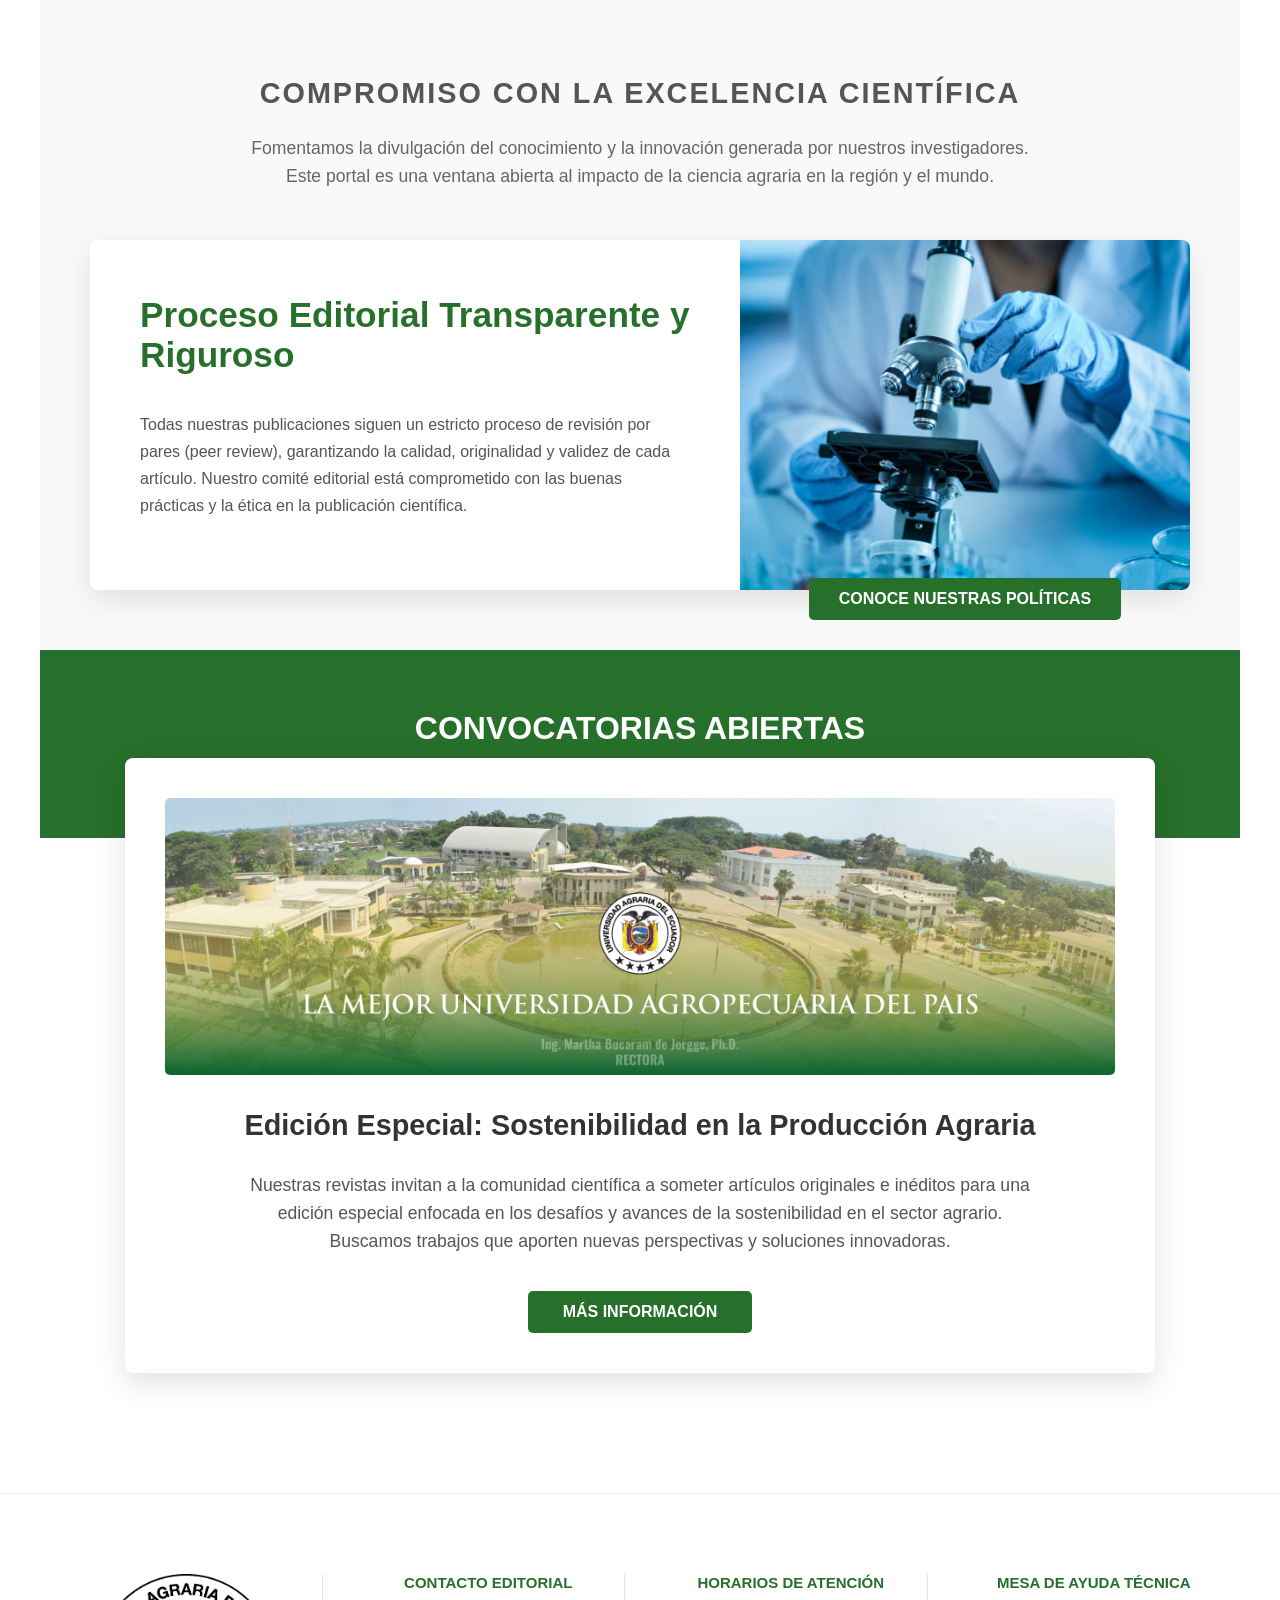
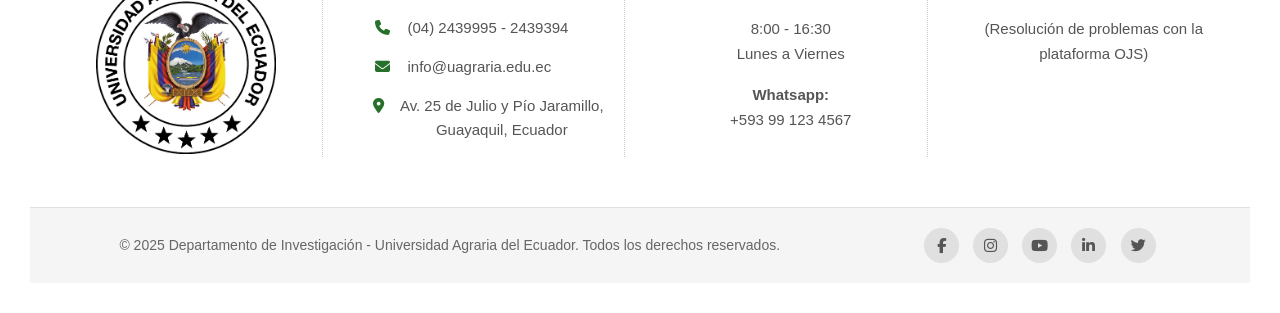
==== commit ed8f2c84: "Add files via upload" ====
--- a/index.html
+++ b/index.html
@@ -11,19 +11,20 @@
 
     <!-- 1. Encabezado (Contenido ajustado) -->
     <header>
+        <div class="header-content-wrapper">
         <div class="logo-container">
             <img src="/img/loguito.png" alt="Logo Universidad Agraria del Ecuador">
         </div>
         <nav>
             <ul>
-                <li><a href="#">Inicio</a></li>
-                <li><a href="https://elmisionerodelagro.com.ec/index.php/ema/issue/archive">Archivos</a></li>
+                <li><a href="index.html">Inicio</a></li>
+                <li><a href="https://academicpress-uae.org/index.php/lce/es/issue/archive">Archivos</a></li>
 
                 <!-- Menú Desplegable "Acerca de" -->
                 <li class="dropdown">
                     <a href="#" class="dropbtn">Acerca de <i class="fa-solid fa-chevron-down"></i></a>
                     <div class="dropdown-content">
-                        <a href="https://elmisionerodelagro.com.ec/index.php/ema/about">Sobre la revista</a>
+                        <a href="quienes-somos.html">Sobre la revista</a>
                         <a href="https://elmisionerodelagro.com.ec/index.php/ema/about/editorialTeam">Comité Editorial</a>
                         <a href="https://elmisionerodelagro.com.ec/index.php/ema/about/submissions">Guía para Autores</a>
                         <a href="https://elmisionerodelagro.com.ec/index.php/ema/evaluacion-editorial">Proceso de Evaluación Editorial</a>
@@ -35,11 +36,12 @@
                 </li>
                 <!-- Fin del Menú Desplegable -->
                 
-                <li><a href="https://elmisionerodelagro.com.ec/index.php/ema/about/contact">Contacto Editorial</a></li>
-                <li><a href="https://elmisionerodelagro.com.ec/index.php/ema/user/register">Registrarse</a></li>
-                <li><a href="https://elmisionerodelagro.com.ec/index.php/ema/login">Entrar</a></li>
+                <li><a href="https://academicpress-uae.org/index.php/lce/es/about/contact">Contacto Editorial</a></li>
+                <li><a href="https://academicpress-uae.org/index.php/lce/es/user/register">Registrarse</a></li>
+                <li><a href="https://academicpress-uae.org/index.php/lce/es/login">Entrar</a></li>
             </ul>
         </nav>
+        </div>
     </header>
 
     <!-- 2. Sección de Carrusel Principal (Hero) -->
@@ -104,56 +106,45 @@
             <div class="contenedor-revistas">
                 
                 <!-- Tarjeta 1 -->
-                <a href="https://elmisionerodelagro.com.ec/index.php/ema/index" class="revista-card">
+                <a href="https://academicpress-uae.org/index.php/lce/es/index" class="revista-card">
                     <div class="card-imagen-contenedor">
-                        <img src="img/misionero.png" alt="Portada de la Revista 1">
+                        <img src="images/portada-land-crops.jpg" alt="Portada de la Revista Land, Crops & Environment">
                         <div class="card-overlay">
                             <i class="fa-solid fa-link"></i>
                         </div>
                     </div>
                     <div class="card-content">
-                        <h3>El Misionero del Agro</h3>
-                    </div>
-                </a> <!-- <-- ¡AQUÍ CIERRA LA TARJETA 1! -->
+                        <h3>Land, Crops & Environment</h3>
+                    </div>
+                </a>
 
                 <!-- Tarjeta 2 -->
-                <a href="https://elmisionerodelagro.com.ec/index.php/vet/index" class="revista-card">
+                <a href="URL_OJS_VETERINARIA" class="revista-card">
                     <div class="card-imagen-contenedor">
-                        <img src="img/med.png" alt="Portada de la Revista 2">
+                        <img src="/img/med.png" alt="Portada de la Revista de Medicina Veterinaria y Zoología">
                         <div class="card-overlay">
                             <i class="fa-solid fa-link"></i>
                         </div>
                     </div>
                     <div class="card-content">
-                        <h3>Revista de Medicina Veterinaria y Zoología</h3>
-                    </div>
-                </a> <!-- <-- ¡AQUÍ CIERRA LA TARJETA 2! -->
+                        <h3>Medicina Veterinaria y Zoología</h3>
+                    </div>
+                </a>
 
                 <!-- Tarjeta 3 -->
-                <a href="URL_DEL_OJS_DE_LA_REVISTA_3" class="revista-card">
+                <a href="URL_OJS_ECONOMIA" class="revista-card" id="revista-economia">
                     <div class="card-imagen-contenedor">
-                        <img src="img/agroind.png" alt="Portada de la Revista 3">
+                        <img src="/img/tipos-de-economia.jpg" alt="Portada de la Revista de Economía">
                         <div class="card-overlay">
                             <i class="fa-solid fa-link"></i>
                         </div>
                     </div>
                     <div class="card-content">
-                        <h3>Revista de Agroindustria</h3>
-                    </div>
-                </a> <!-- <-- ¡AQUÍ CIERRA LA TARJETA 3! -->
-
-                <!-- Tarjeta 4 -->
-                <a href="URL_DEL_OJS_DE_LA_REVISTA_4" class="revista-card">
-                    <div class="card-imagen-contenedor">
-                        <img src="img/comput.png" alt="Portada de la Revista 4">
-                        <div class="card-overlay">
-                            <i class="fa-solid fa-link"></i>
-                        </div>
-                    </div>
-                    <div class="card-content">
-                        <h3>Revista de Computación</h3>
-                    </div>
-                </a> <!-- <-- ¡AQUÍ CIERRA LA TARJETA 4! -->
+                        <h3>Revista de Economía</h3>
+                    </div>
+                </a>
+
+                
 
             </div>
         </div>
--- a/style.css
+++ b/style.css
@@ -8,15 +8,24 @@
 
 /* --- Estilos del Encabezado --- */
 header {
-    display: flex;
     justify-content: space-between;
     align-items: center;
-    padding: 15px 5%; /* Usa porcentaje para que sea más adaptable */
     background-color: white;
     box-shadow: 0 2px 5px rgba(0,0,0,0.1); /* Sombra sutil debajo del header */
     position: sticky; /* Fija el header al hacer scroll */
     top: 0;
     z-index: 1000;
+    width: 100%;
+}
+
+/* El contenido del header se centra */
+.header-content-wrapper {
+    display: flex;
+    justify-content: space-between;
+    align-items: center;
+    max-width: 1200px;
+    margin: 0 auto;
+    padding: 15px 20px;
 }
 
 .logo-container img {
@@ -61,37 +70,6 @@
     color: #555;
     margin-bottom: 50px;
     letter-spacing: 2px; /* Espacio entre letras */
-}
-
-/* --- Contenedor y Tarjetas de Revistas --- */
-.contenedor-revistas {
-    display: grid;
-    /* Crea 4 columnas en pantallas grandes, 2 en tablets y 1 en móviles */
-    grid-template-columns: repeat(auto-fit, minmax(250px, 1fr));
-    gap: 30px; /* Espacio entre las tarjetas */
-}
-
-.revista-card {
-    background-color: white;
-    border: 1px solid #e0e0e0;
-    text-decoration: none;
-    color: inherit;
-    transition: box-shadow 0.3s;
-    display: flex;
-    flex-direction: column; /* Apila la imagen y el contenido verticalmente */
-}
-
-.revista-card:hover {
-    box-shadow: 0 8px 16px rgba(0,0,0,0.1);
-    /* Quitamos el efecto de elevación para un look más plano */
-}
-
-.revista-card img {
-    width: 100%;
-    height: 180px;
-    object-fit: cover;
-    display: block;
-    /* Quitamos el borde redondeado de la imagen */
 }
 
 .revista-card .card-content {
@@ -617,68 +595,6 @@
     padding-right: 10px; /* Cambiamos el padding a la derecha */
 }
 
-/* --- MEJORA 2: Estilos para tarjetas de revista interactivas --- */
-
-/* Reemplaza la regla .revista-card img con esto */
-.revista-card .card-imagen-contenedor {
-    position: relative;
-    overflow: hidden; /* ¡Muy importante! Recorta la imagen cuando hace zoom */
-}
-
-.revista-card img {
-    width: 100%;
-    height: 180px;
-    object-fit: cover;
-    display: block;
-    transition: transform 0.4s ease; /* Transición suave para el zoom */
-}
-
-/* El efecto de zoom en la imagen al pasar el mouse por la tarjeta */
-.revista-card:hover img {
-    transform: scale(1.1); /* Agranda la imagen un 10% */
-}
-
-/* La capa semitransparente (inicialmente invisible) */
-.card-overlay {
-    position: absolute;
-    top: 0;
-    left: 0;
-    width: 100%;
-    height: 100%;
-    background-color: rgba(0, 104, 55, 0.7); /* Verde institucional semitransparente */
-    opacity: 0; /* Oculto por defecto */
-    transition: opacity 0.4s ease;
-    display: flex;
-    justify-content: center;
-    align-items: center;
-}
-
-/* El ícono dentro de la capa (también invisible) */
-.card-overlay i {
-    color: white;
-    font-size: 2em;
-    transform: scale(0.8);
-    transition: transform 0.4s ease;
-}
-
-/* Hacemos visible la capa y el ícono al pasar el mouse */
-.revista-card:hover .card-overlay {
-    opacity: 1;
-}
-
-.revista-card:hover .card-overlay i {
-    transform: scale(1); /* El ícono crece un poco */
-}
-
-/* Hacemos que el título cambie de color */
-.revista-card h3 {
-    transition: color 0.3s ease;
-}
-
-.revista-card:hover h3 {
-    color: #006837; /* Verde institucional */
-}
-
 /* --- MEJORA: Título Vertical y Sección Enmarcada --- */
 
 /* Reemplaza tu regla .columna-izquierda-fija con esta */
@@ -765,4 +681,194 @@
 /* El P se animará un poco después para el efecto escalonado */
 .slide.active .hero-text p {
     animation: fadeInUp 0.8s ease-out 0.8s forwards;
+}
+
+/* --- ESTILOS CORREGIDOS PARA PÁGINA "INVESTIGACIÓN" (MENÚ HORIZONTAL) --- */
+
+/* Barra de título superior (sin cambios) */
+.page-title-bar {
+    background-color: #6c757d;
+    color: white;
+    text-align: center;
+    padding: 40px 20px;
+}
+.page-title-bar h1 {
+    font-size: 2.5em;
+    margin: 0;
+    font-weight: 500;
+}
+
+/* Contenedor principal de la página (sin cambios) */
+.content-wrapper {
+    max-width: 1200px;
+    margin: 40px auto;
+    padding: 0 20px;
+}
+
+/* Banner gráfico (sin cambios) */
+.graphic-banner {
+    margin-bottom: 40px;
+}
+.graphic-banner img { width: 100%; display: block; }
+.banner-caption {
+    background-color: #006837; /* Verde Institucional */
+    color: white;
+    text-align: center;
+    padding: 15px;
+    font-weight: bold;
+}
+
+/* Layout de 2 columnas (sin cambios) */
+.two-column-layout {
+    display: flex;
+    gap: 40px;
+}
+
+/* Sidebar de navegación (izquierda) */
+.sidebar-nav {
+    flex: 0 0 280px;
+}
+.sidebar-nav h3 {
+    font-size: 1.2em;
+    color: #333;
+    border-bottom: 1px solid #e0e0e0; /* Borde más fino */
+    padding-bottom: 10px;
+    margin-bottom: 15px;
+}
+
+/* --- ¡AQUÍ ESTÁ LA MAGIA! --- */
+.sidebar-nav ul {
+    list-style: none;
+    padding: 0;
+    margin: 0;
+    display: flex; /* CAMBIO: Pone los elementos en fila */
+    flex-wrap: wrap; /* CAMBIO: Permite que los elementos bajen de línea si no caben */
+    gap: 15px 25px; /* CAMBIO: Espacio vertical y horizontal entre enlaces */
+}
+
+.sidebar-nav a {
+    display: flex;
+    align-items: center;
+    padding: 5px 0; /* CAMBIO: Ajustamos el padding para el nuevo layout */
+    text-decoration: none;
+    color: #555;
+    font-weight: 500;
+    border-bottom: none; /* CAMBIO: Eliminamos el borde inferior de cada enlace */
+    transition: color 0.3s;
+}
+.sidebar-nav a:hover {
+    background-color: transparent; /* CAMBIO: Eliminamos el fondo al pasar el mouse */
+    color: #006837; /* CAMBIO: Solo cambia el color del texto */
+}
+.sidebar-nav a.active {
+    color: #006837;
+    font-weight: bold;
+}
+.sidebar-nav a span {
+    font-size: 1.2em; /* CAMBIO: Ajustamos el tamaño de la flecha */
+    color: #ccc;
+    margin-left: 5px; /* Pequeño espacio para la flecha */
+}
+
+/* Contenido principal (derecha) */
+.main-article-content {
+    flex: 1;
+}
+/* ... El resto de los estilos (Contactos, Métricas, etc.) se mantienen igual ... */
+
+/* --- ESTILOS COMPLETOS PARA LAS TARJETAS DE REVISTA (DISEÑO 2+1 INTERACTIVO) --- */
+
+/* Contenedor principal de las tarjetas (mantiene el Grid) */
+.contenedor-revistas {
+    display: grid;
+    grid-template-columns: 1fr 1fr;
+    gap: 30px;
+}
+
+/* Estilo base de la tarjeta */
+.revista-card {
+    border: 1px solid #e0e0e0;
+    text-decoration: none;
+    color: inherit;
+    display: flex;
+    flex-direction: column;
+    background-color: white;
+}
+
+/* Contenedor de la imagen para el efecto de zoom */
+.card-imagen-contenedor {
+    position: relative;
+    overflow: hidden; /* ¡Crucial para que la imagen no se salga al hacer zoom! */
+}
+
+/* La imagen */
+.revista-card img {
+    width: 100%;
+    height: 180px;
+    object-fit: cover;
+    display: block;
+    transition: transform 0.4s ease; /* Transición suave para el zoom */
+}
+
+/* La capa verde semitransparente (oculta por defecto) */
+.card-overlay {
+    position: absolute;
+    top: 0;
+    left: 0;
+    width: 100%;
+    height: 100%;
+    background-color: rgba(0, 104, 55, 0.7); /* Verde institucional semitransparente */
+    opacity: 0; /* Oculto */
+    transition: opacity 0.4s ease;
+    display: flex;
+    justify-content: center;
+    align-items: center;
+}
+
+/* El ícono de enlace (oculto por defecto) */
+.card-overlay i {
+    color: white;
+    font-size: 2em;
+    transform: scale(0.8);
+    transition: transform 0.4s ease;
+}
+
+/* Contenido de la tarjeta */
+.card-content {
+    padding: 25px 20px;
+    text-align: center;
+    flex-grow: 1; /* Ayuda a mantener la altura consistente */
+}
+
+.revista-card h3 {
+    margin: 0;
+    font-size: 1.1em;
+    font-weight: 600;
+    transition: color 0.3s ease;
+}
+
+/* --- ¡AQUÍ SUCEDE LA MAGIA DEL HOVER! --- */
+
+/* Al pasar el mouse por la tarjeta... */
+.revista-card:hover img {
+    transform: scale(1.1); /* ...la imagen hace zoom. */
+}
+
+.revista-card:hover .card-overlay {
+    opacity: 1; /* ...la capa verde aparece. */
+}
+
+.revista-card:hover .card-overlay i {
+    transform: scale(1); /* ...el ícono se agranda un poco. */
+}
+
+.revista-card:hover h3 {
+    color: #006837; /* ...el título cambia a verde. */
+}
+
+/* Posicionamiento de la tercera tarjeta (sin cambios) */
+#revista-economia {
+    grid-column: 1 / 3;
+    justify-self: center;
+    width: calc(50% - 15px);
 }
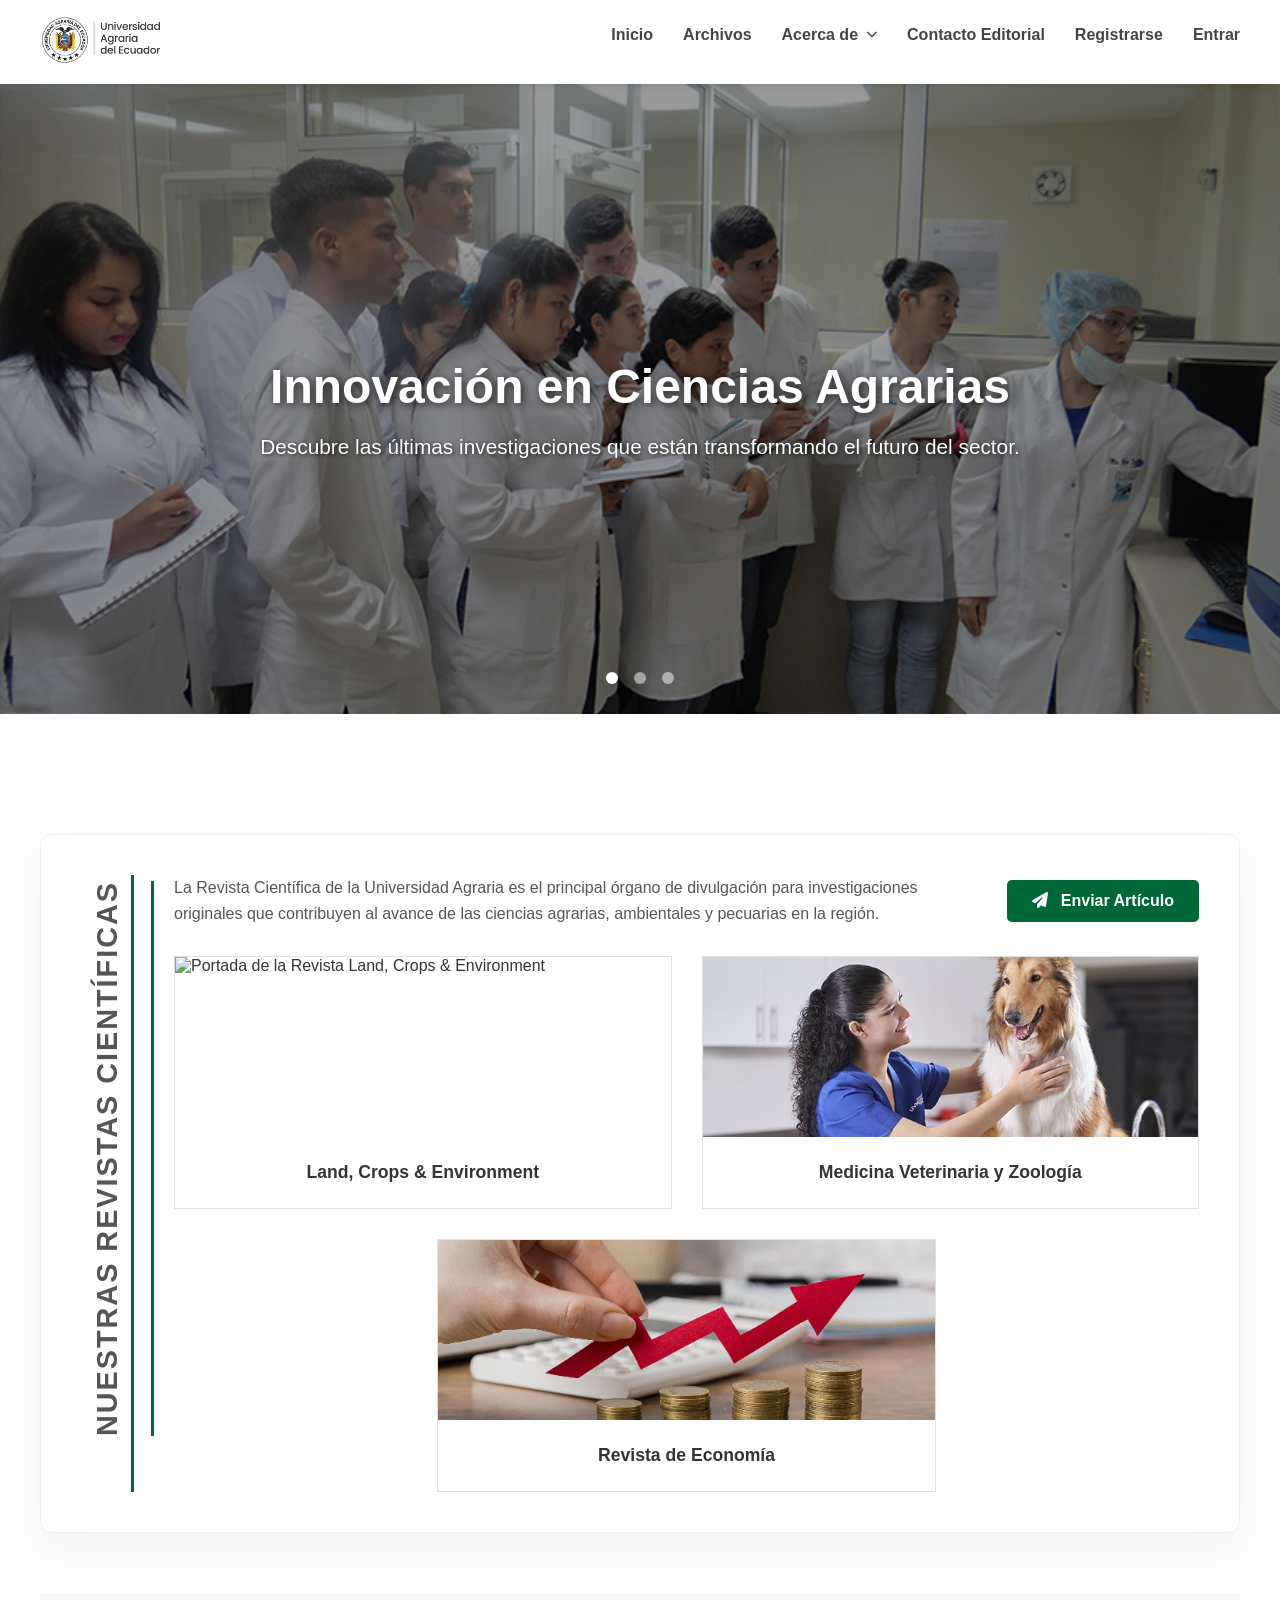
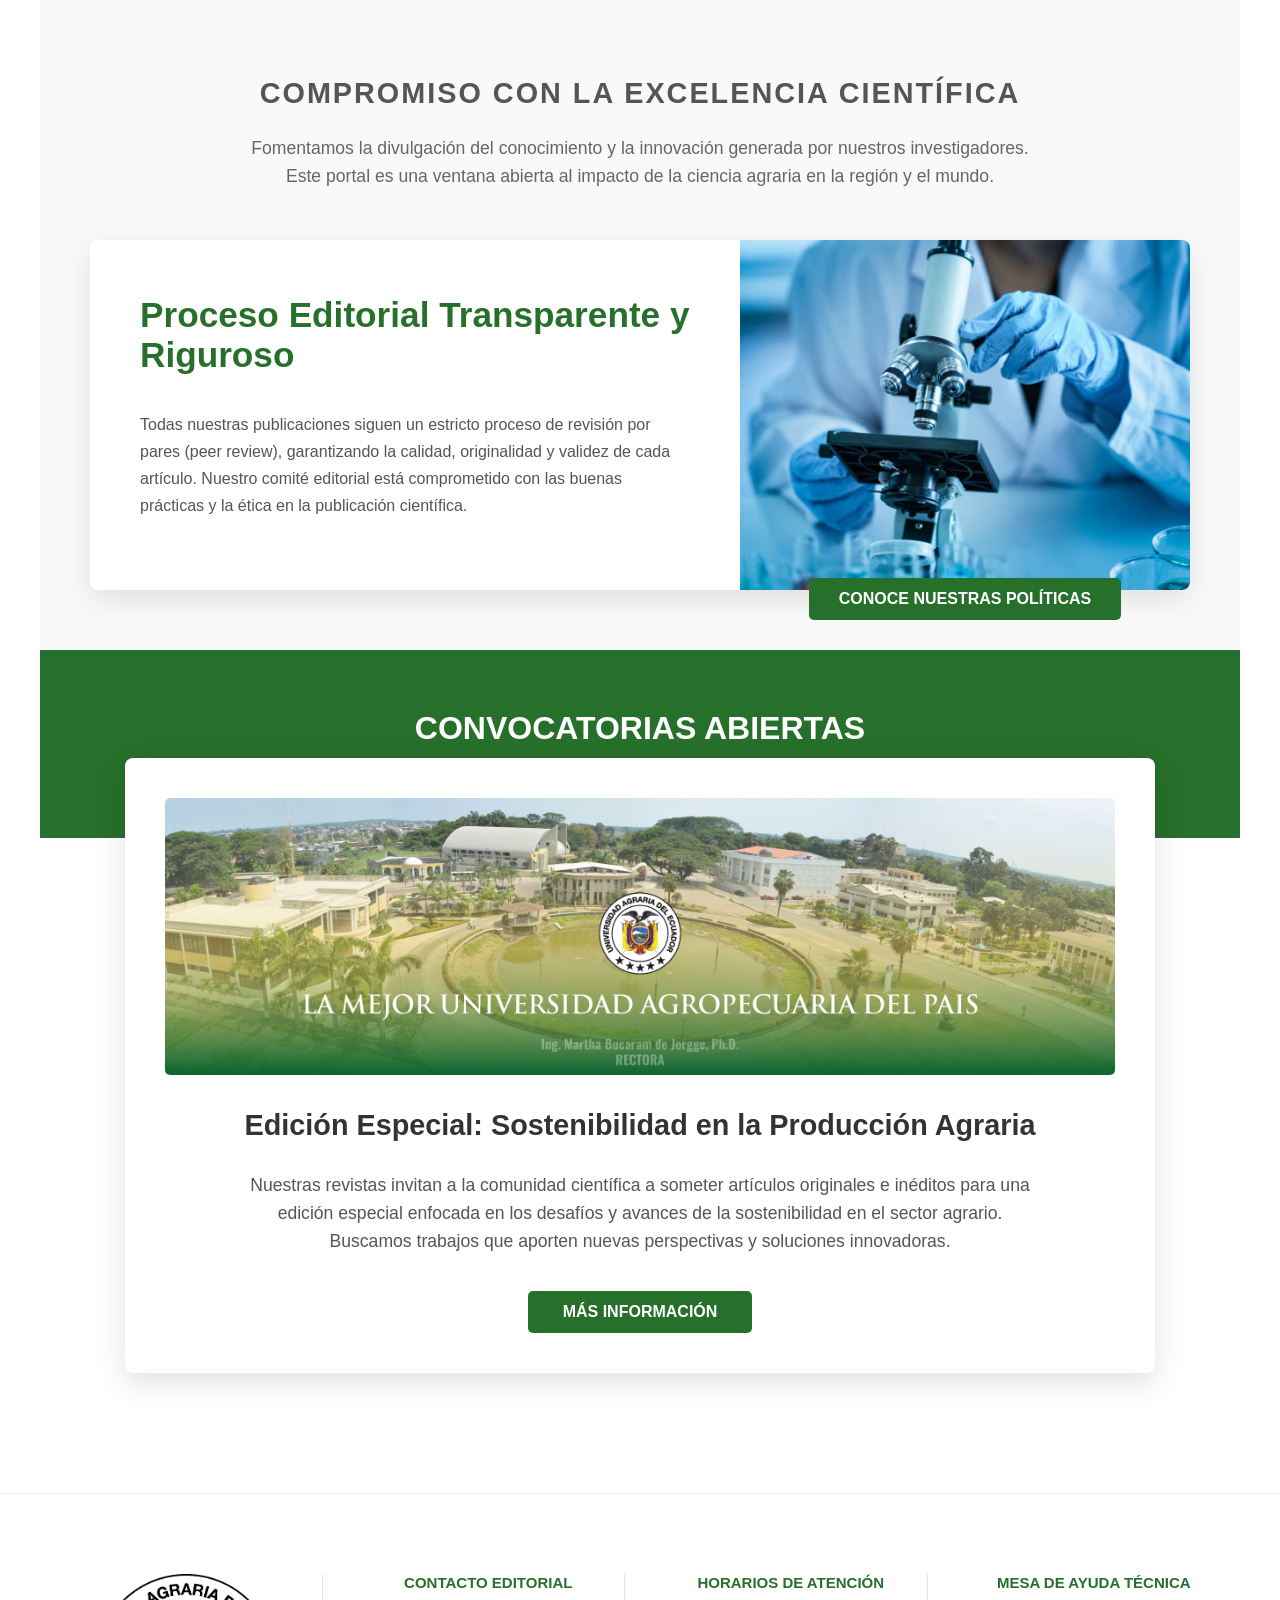
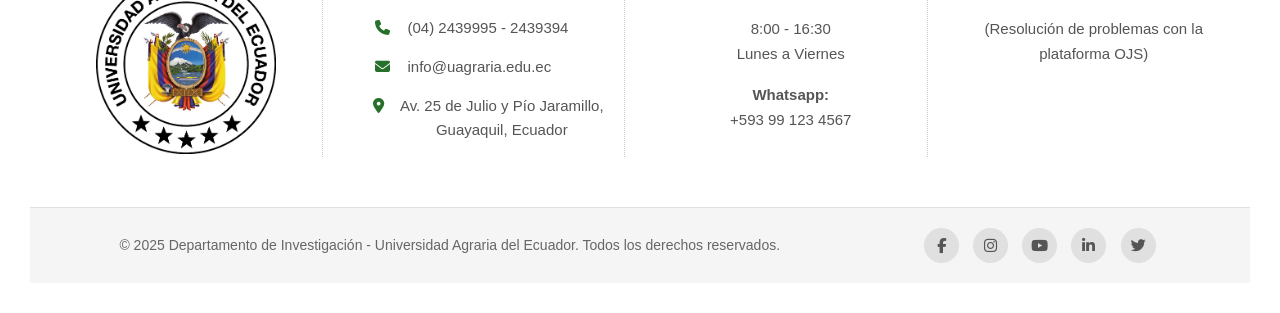
==== commit 9ed537c4: "Update index.html" ====
--- a/index.html
+++ b/index.html
@@ -13,7 +13,7 @@
     <header>
         <div class="header-content-wrapper">
         <div class="logo-container">
-            <img src="/img/loguito.png" alt="Logo Universidad Agraria del Ecuador">
+            <img src="img/loguito.png" alt="Logo Universidad Agraria del Ecuador">
         </div>
         <nav>
             <ul>
@@ -229,4 +229,5 @@
 </footer>
 <script src="script.js"></script>
 </body>
-</html>+
+</html>
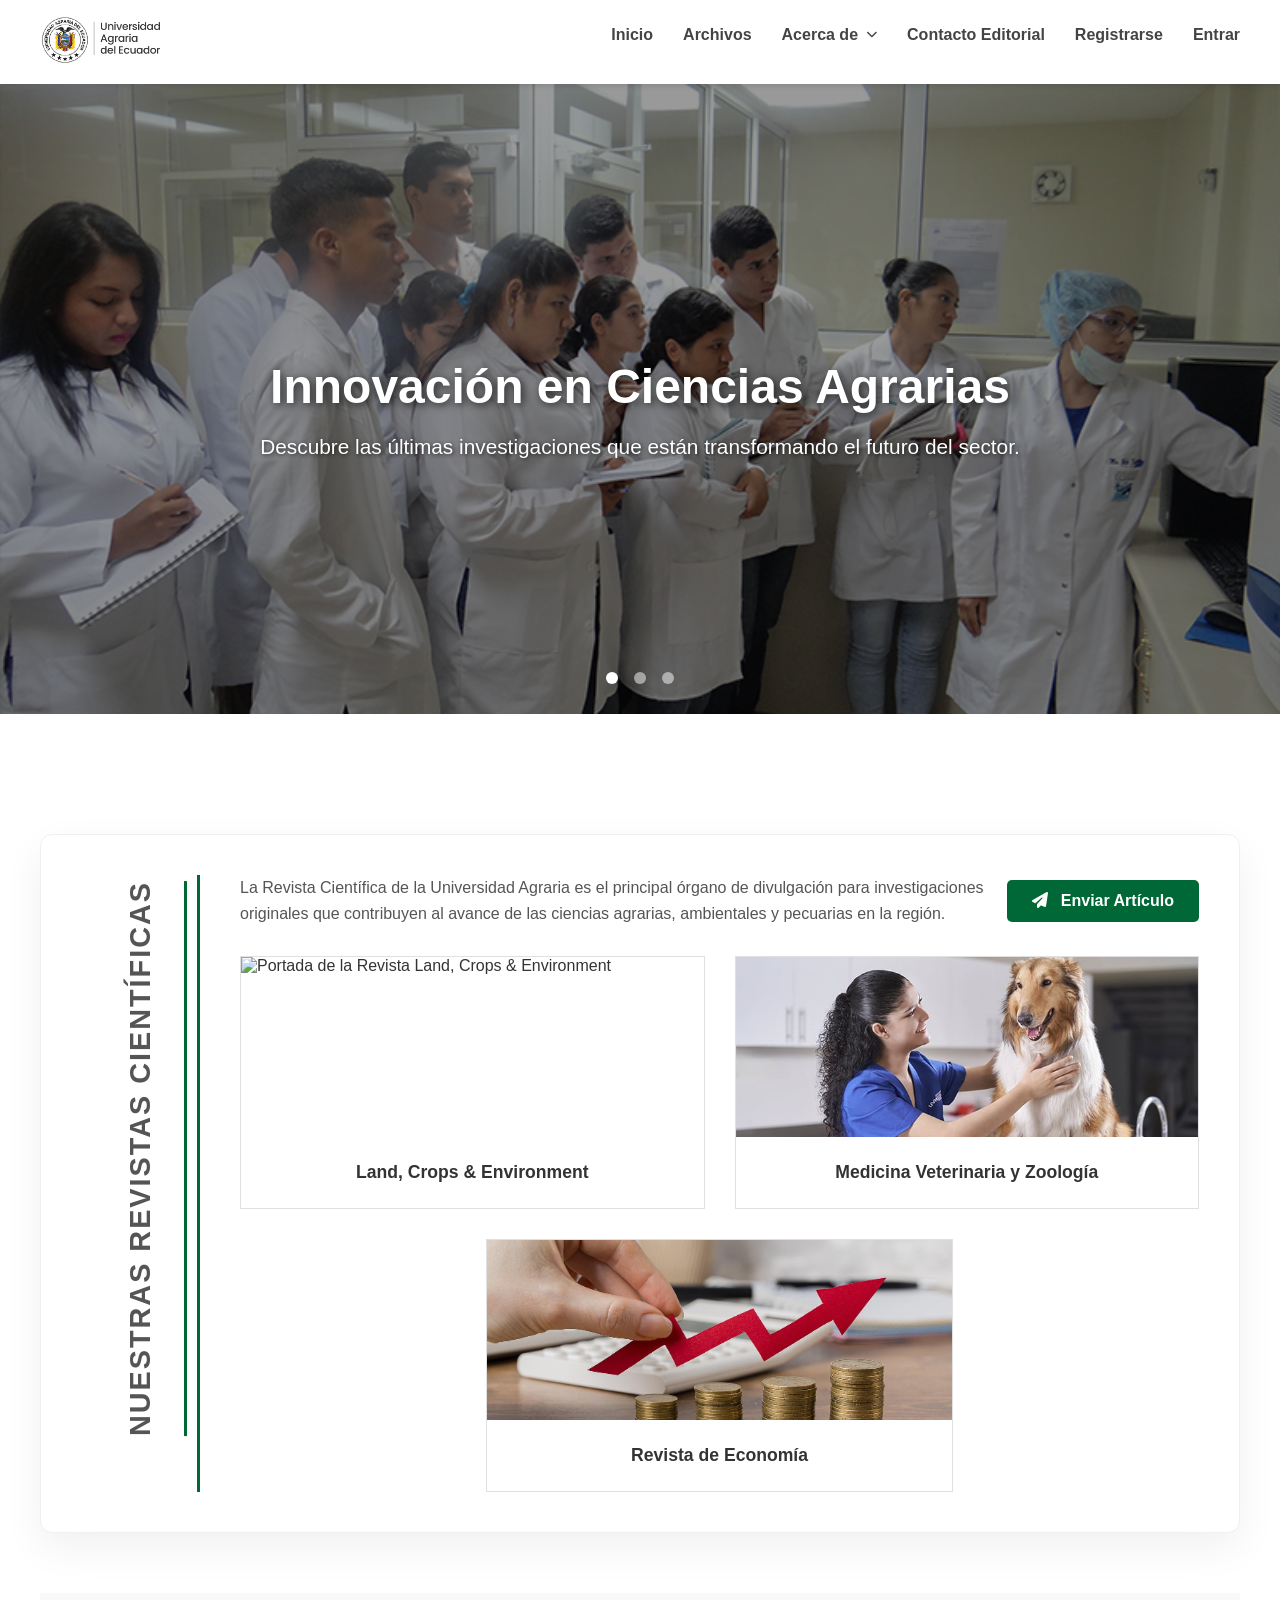
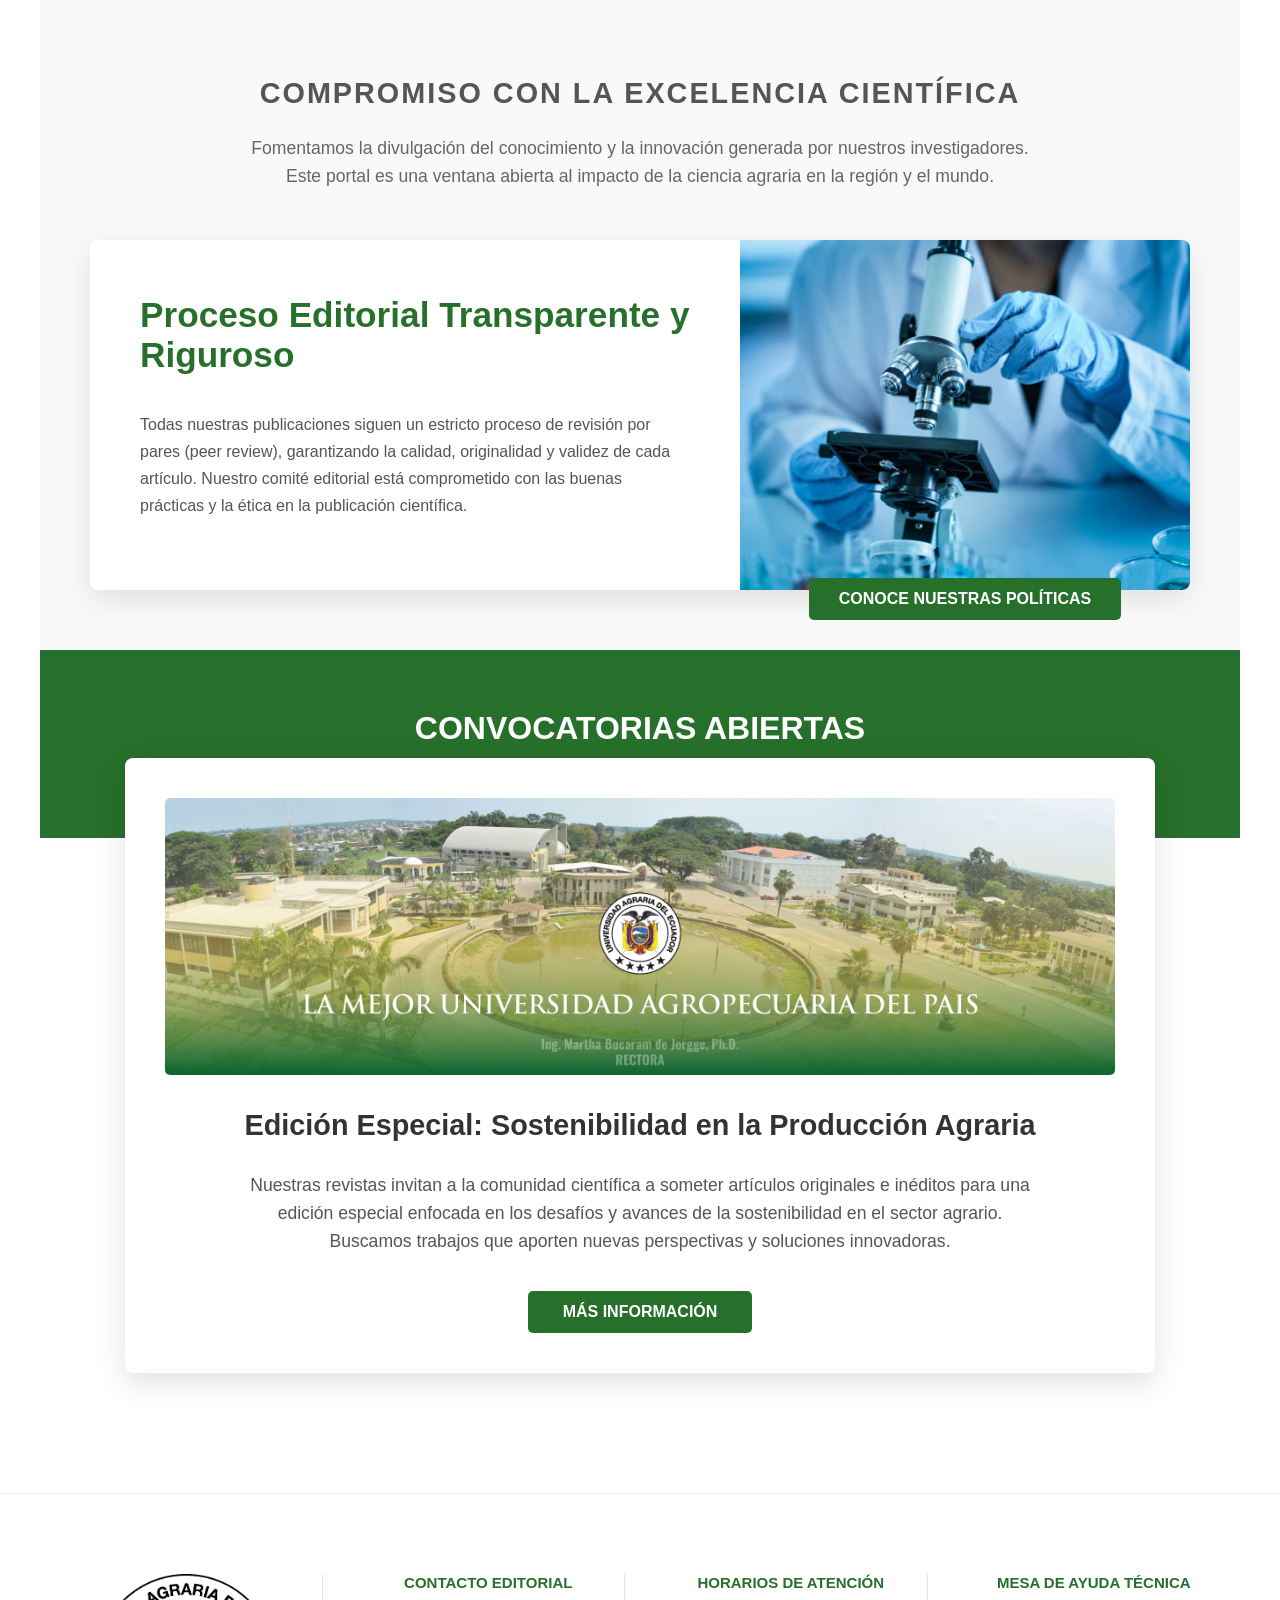
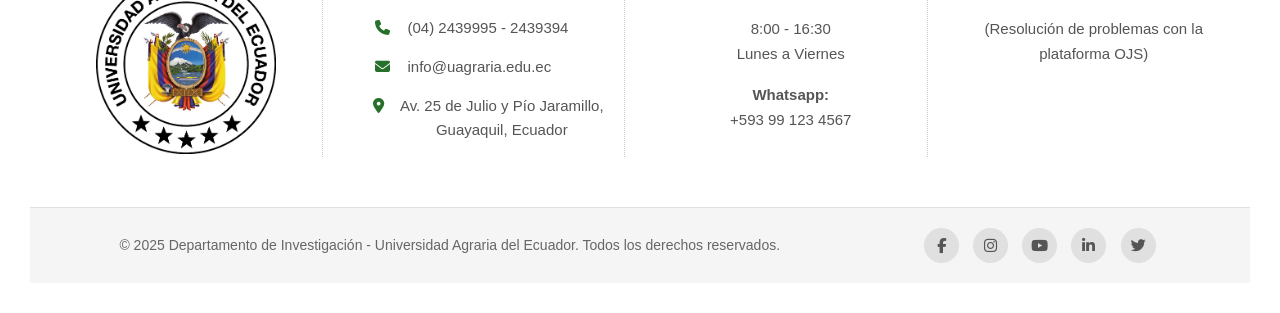
==== commit b236282c: "Update index.html" ====
--- a/index.html
+++ b/index.html
@@ -121,7 +121,7 @@
                 <!-- Tarjeta 2 -->
                 <a href="URL_OJS_VETERINARIA" class="revista-card">
                     <div class="card-imagen-contenedor">
-                        <img src="/img/med.png" alt="Portada de la Revista de Medicina Veterinaria y Zoología">
+                        <img src="img/med.png" alt="Portada de la Revista de Medicina Veterinaria y Zoología">
                         <div class="card-overlay">
                             <i class="fa-solid fa-link"></i>
                         </div>
@@ -134,7 +134,7 @@
                 <!-- Tarjeta 3 -->
                 <a href="URL_OJS_ECONOMIA" class="revista-card" id="revista-economia">
                     <div class="card-imagen-contenedor">
-                        <img src="/img/tipos-de-economia.jpg" alt="Portada de la Revista de Economía">
+                        <img src="img/tipos-de-economia.jpg" alt="Portada de la Revista de Economía">
                         <div class="card-overlay">
                             <i class="fa-solid fa-link"></i>
                         </div>
@@ -231,3 +231,4 @@
 </body>
 
 </html>
+
